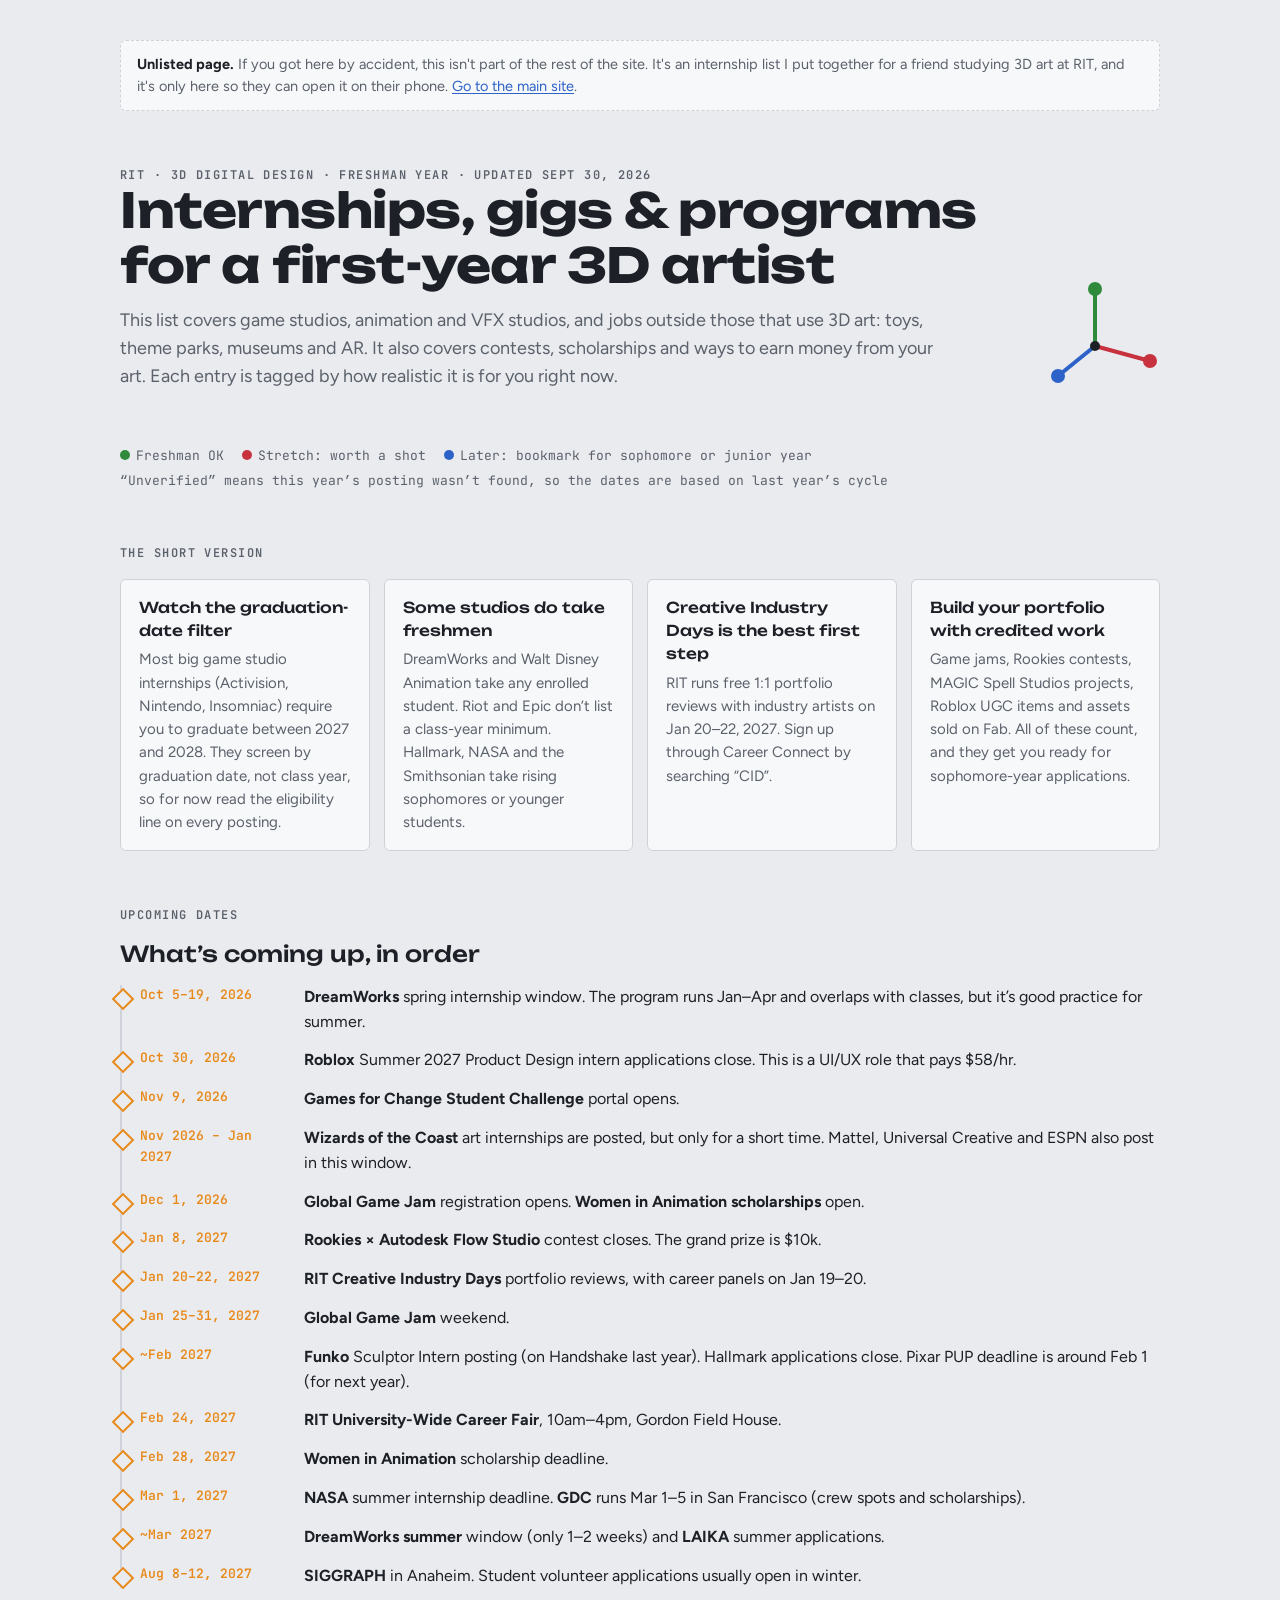
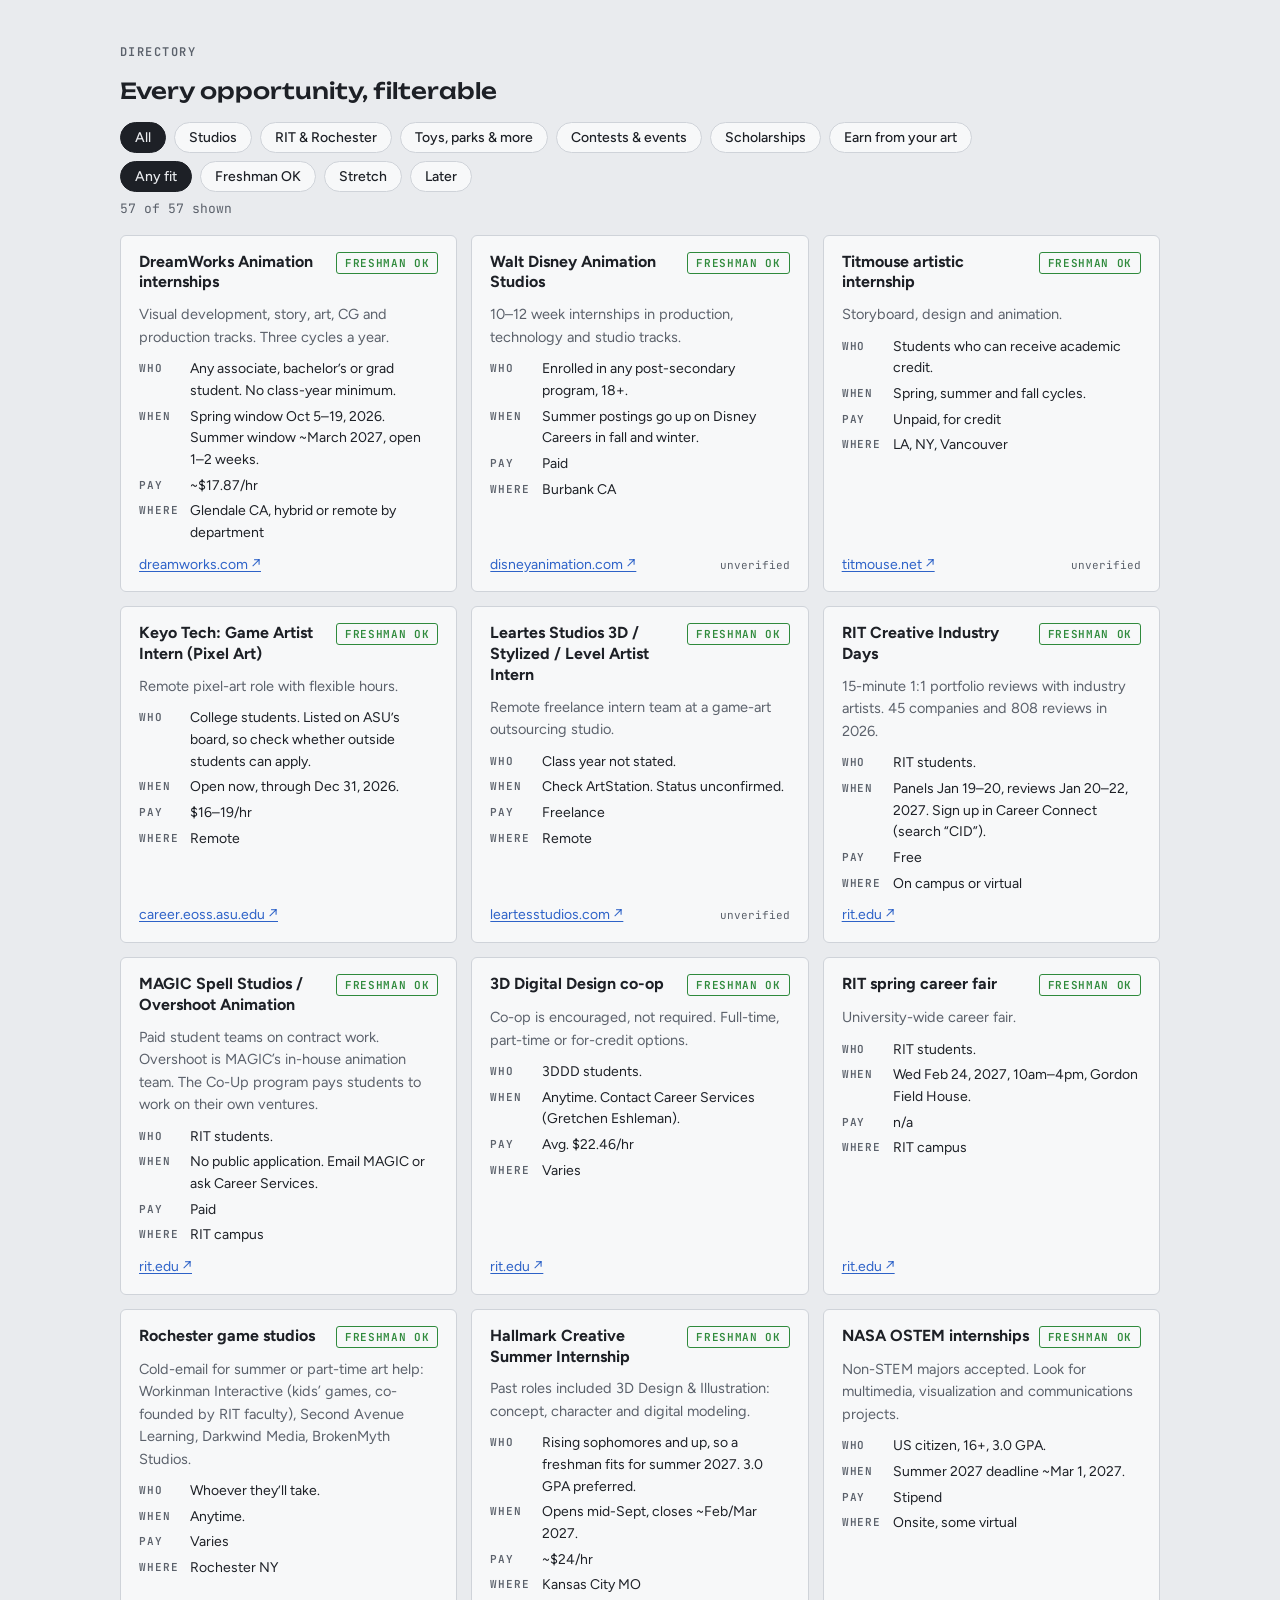
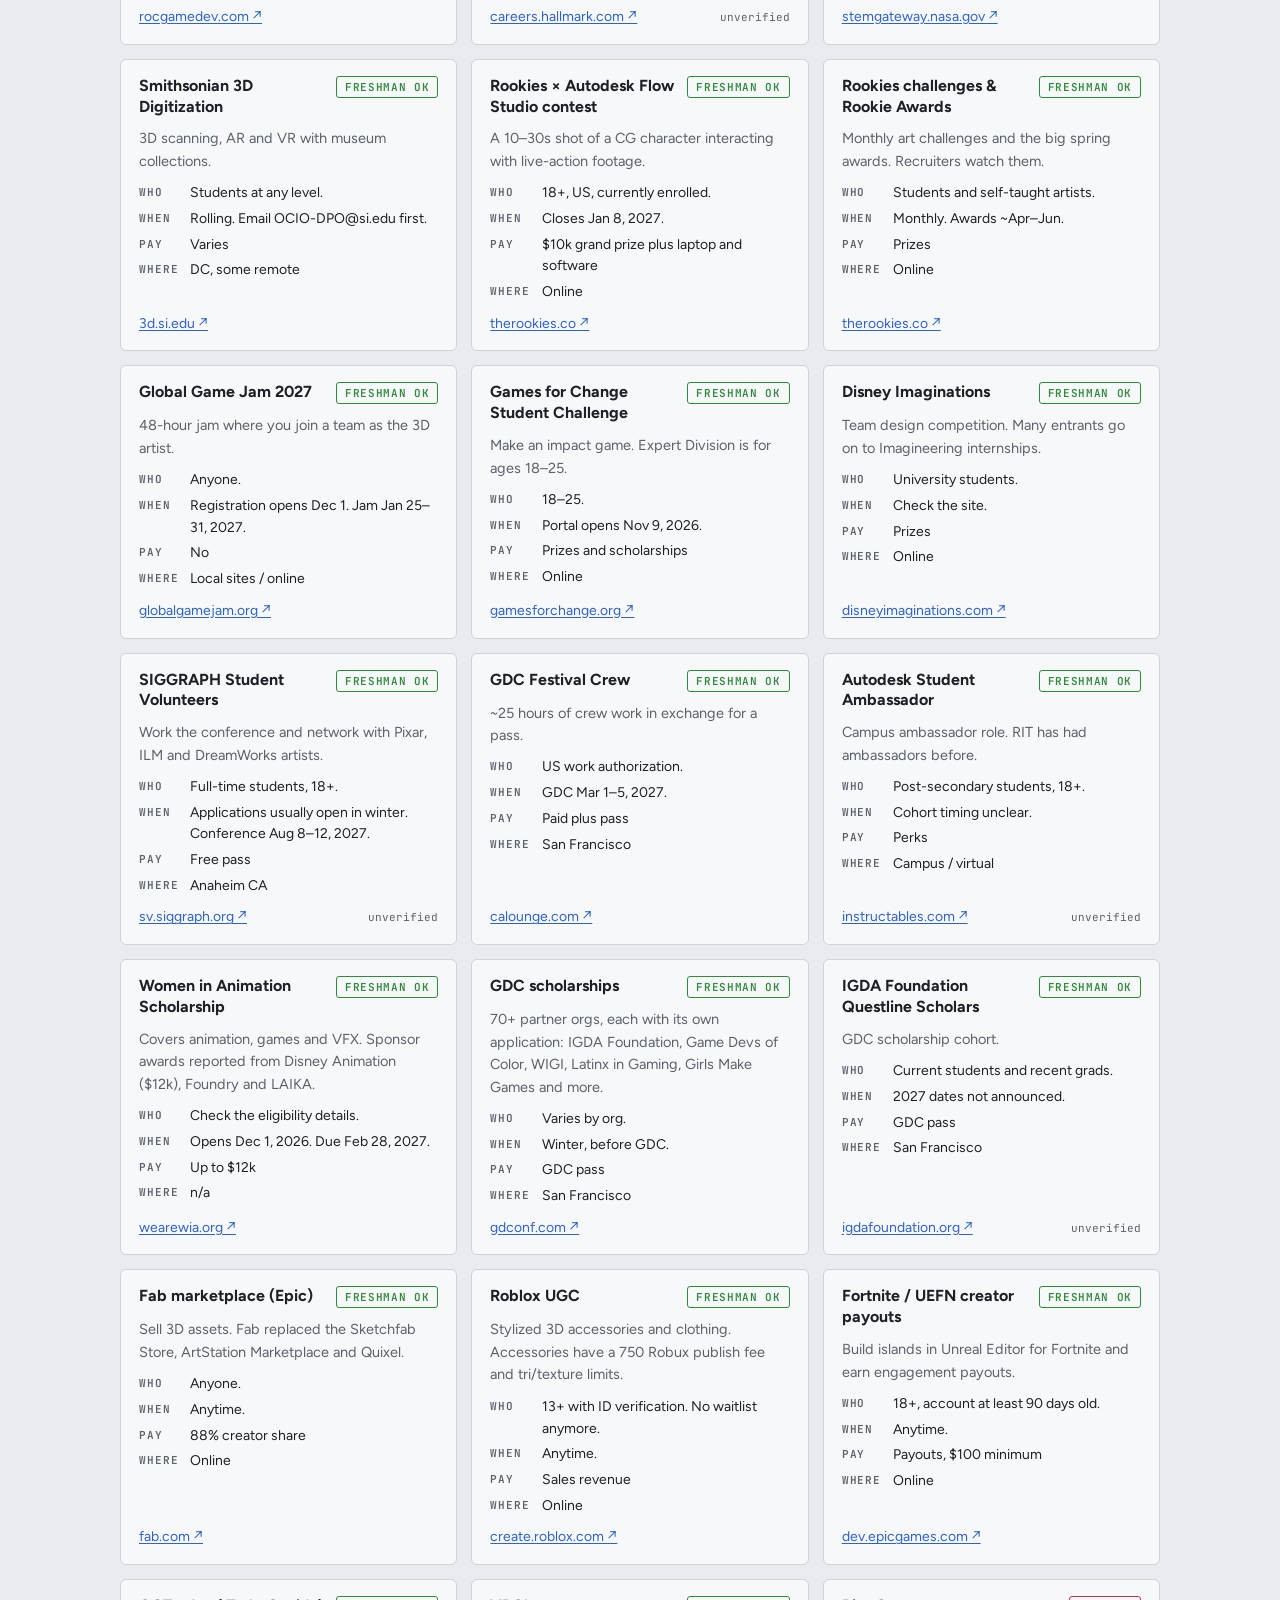
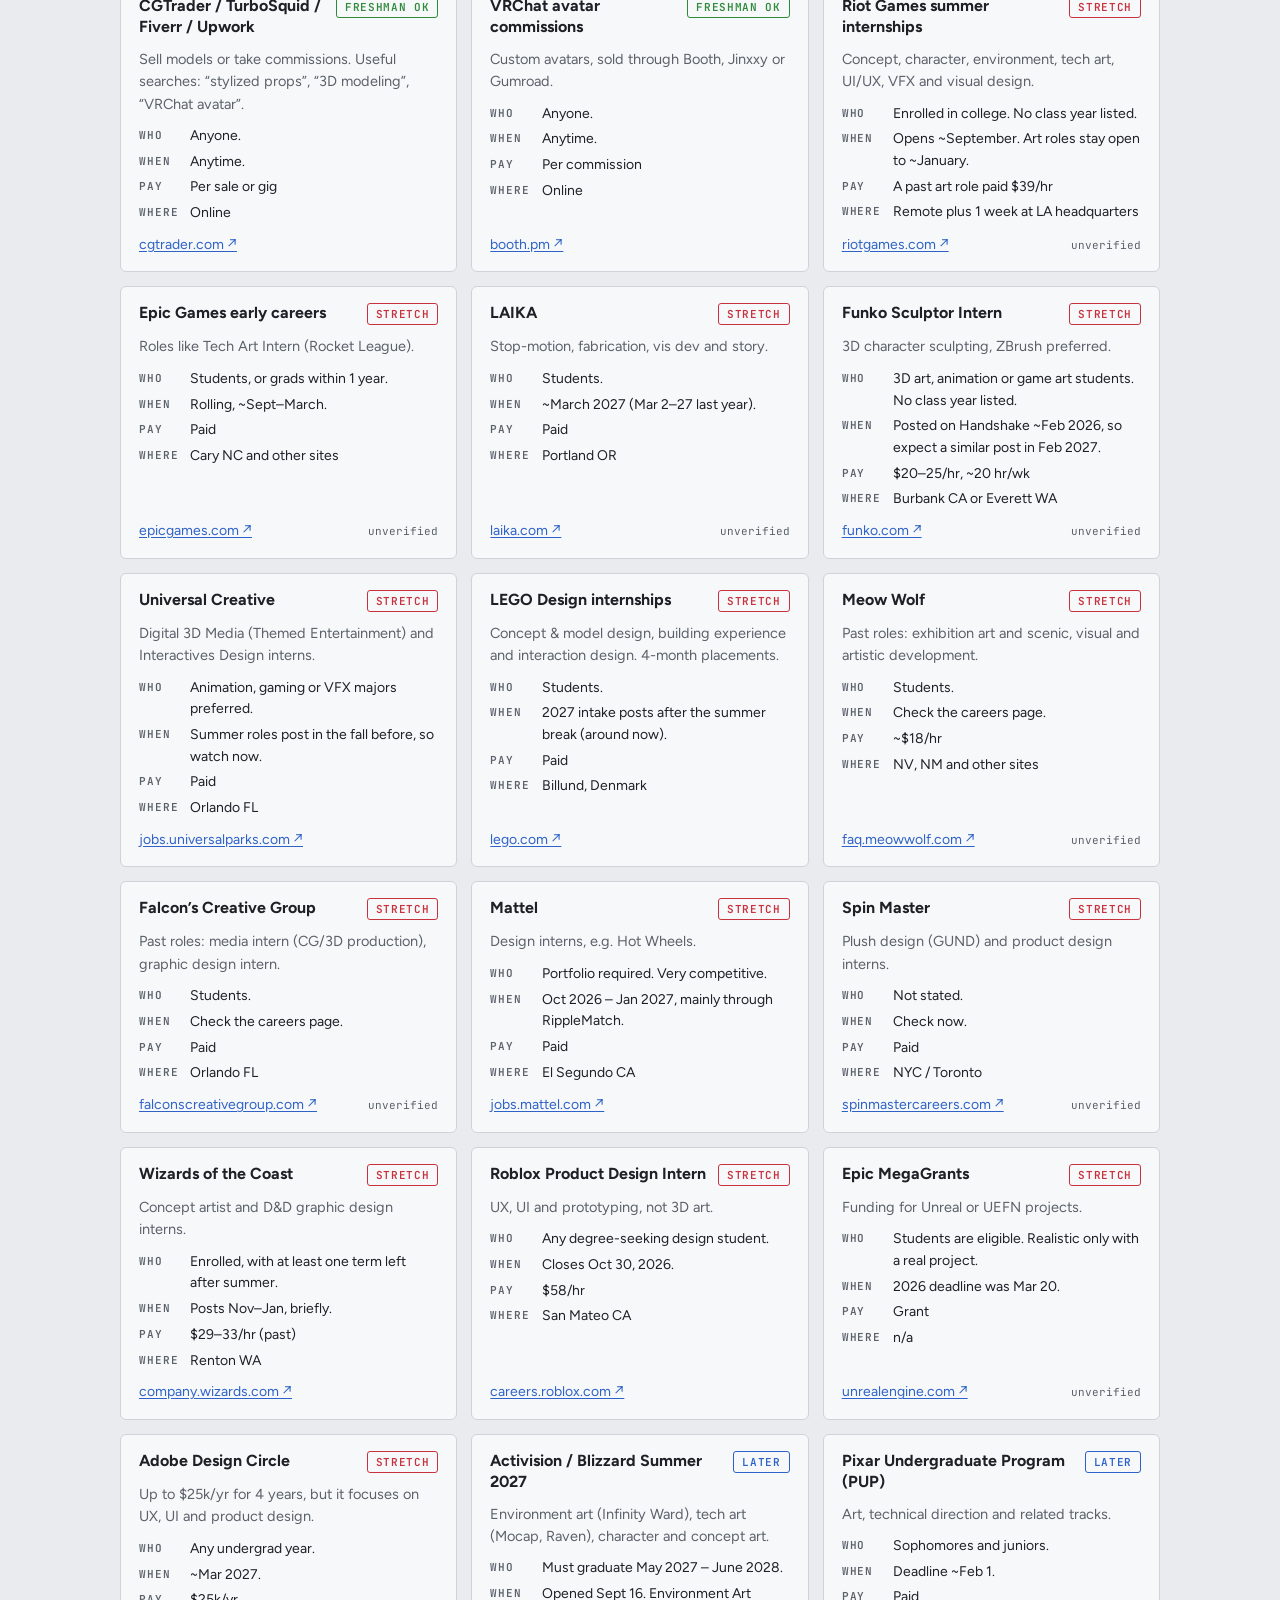
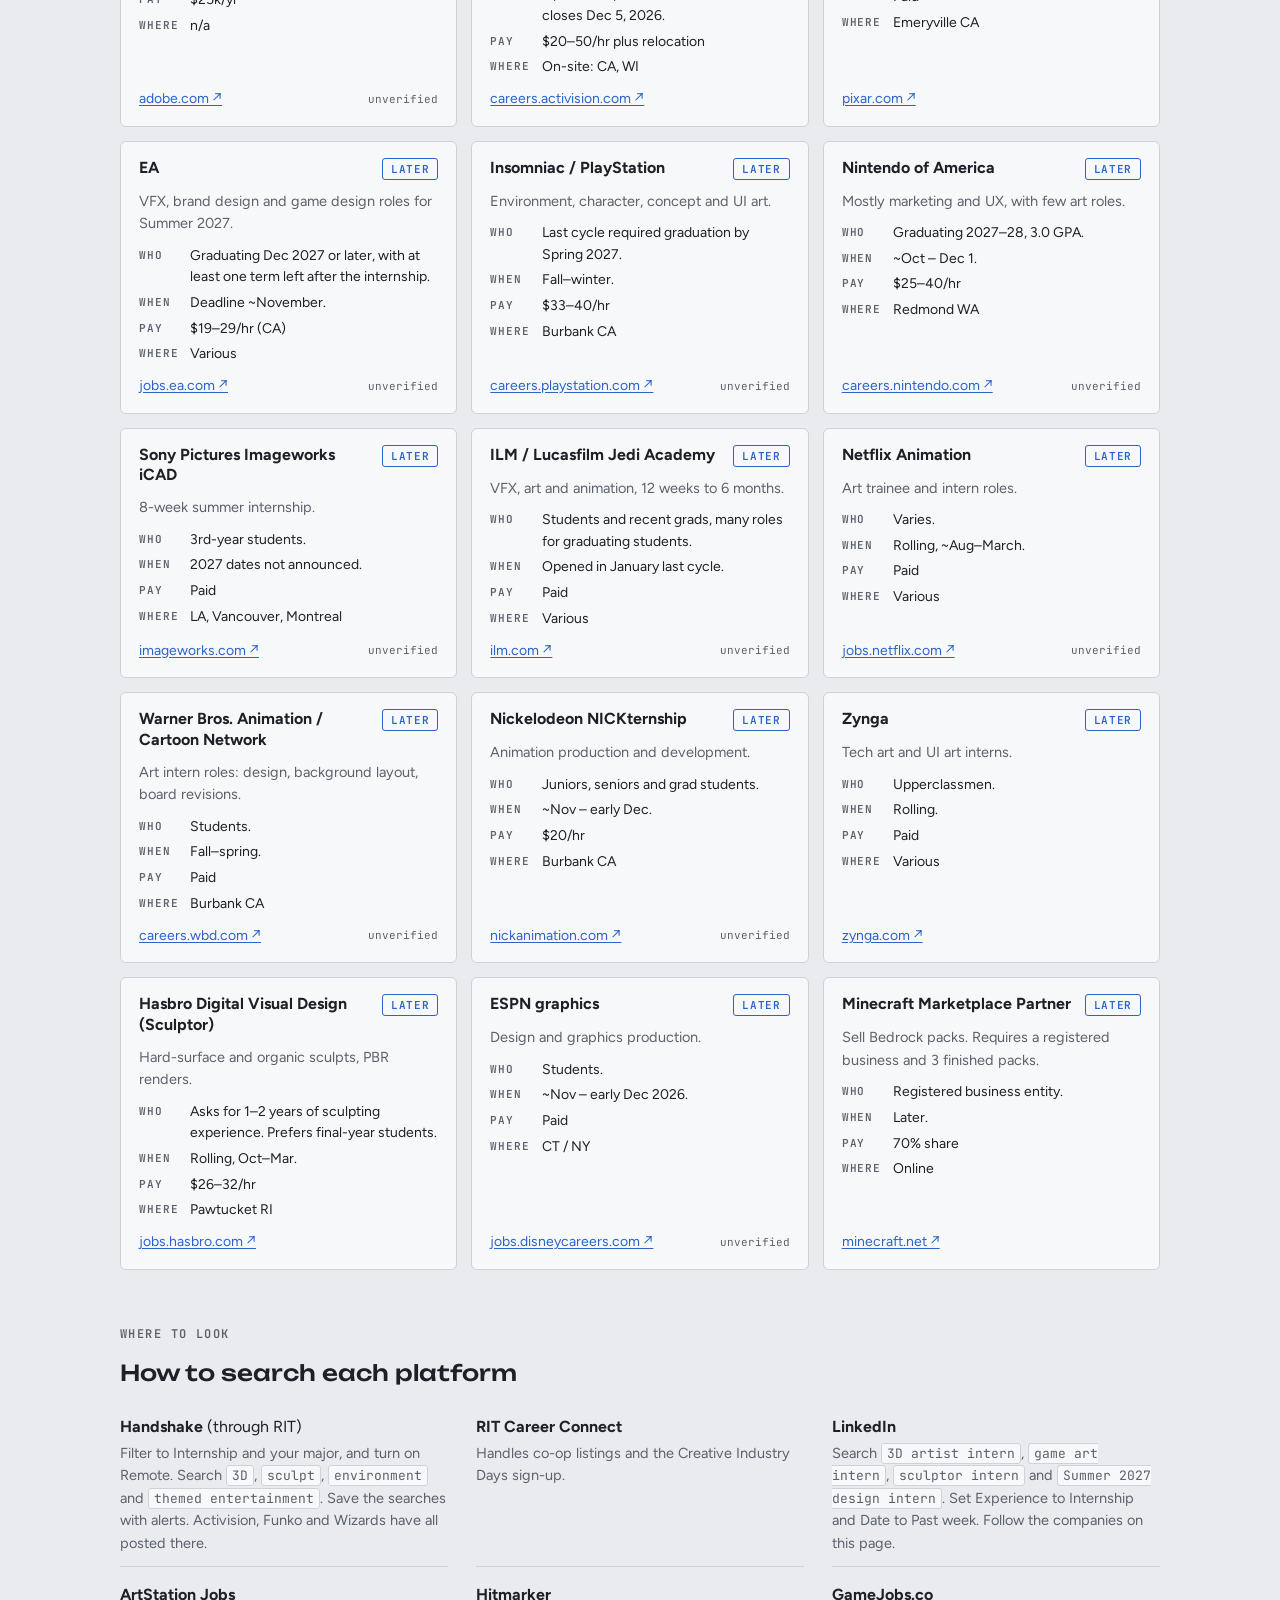
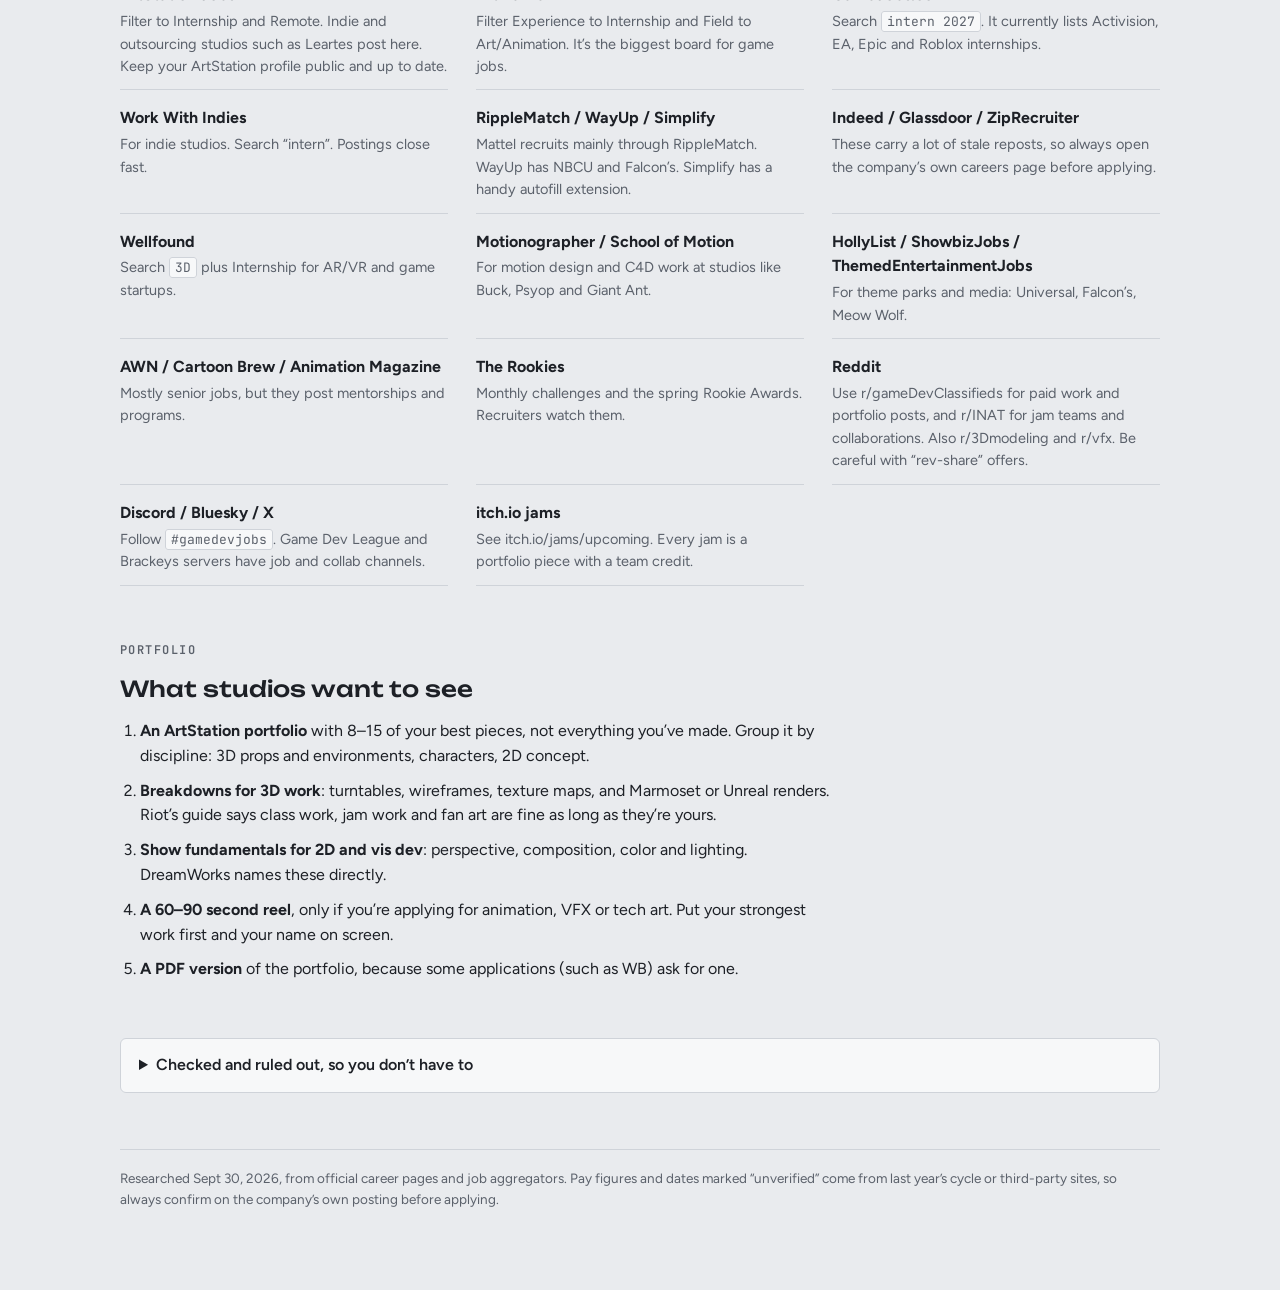
==== internship-guide/index.html @ 2e05038b "added an unlisted internship guide for a friend at rit so they can pull it up on their phone. not li" ====
<!doctype html>
<html lang="en">
<head>
<meta charset="utf-8">
<meta name="viewport" content="width=device-width, initial-scale=1">
<meta name="robots" content="noindex, nofollow">
<title>3D Art Internship Guide</title>
<link rel="preconnect" href="https://fonts.googleapis.com">
<link rel="stylesheet" href="https://fonts.googleapis.com/css2?family=Unbounded:wght@500;700&family=Figtree:wght@400;500;600;700&family=JetBrains+Mono:wght@400;600&display=swap">
<style>
/* Layout: a 3D viewport. Neutral grey ground, X/Y/Z gizmo colors carry meaning (red = stretch, green = freshman OK, blue = later). One column of sections, directory is a filterable grid. */
:root{
  --bg:#e9ebee; --panel:#f7f8f9; --line:#cfd3d9; --fg:#1d2026; --muted:#5b616b;
  --x:#c8323f; --y:#2f8a3c; --z:#2d62c8; --sel:#e8891a;
  --display:"Unbounded","Arial Black",system-ui,sans-serif;
  --body:"Figtree",system-ui,-apple-system,"Segoe UI",sans-serif;
  --mono:"JetBrains Mono",ui-monospace,Consolas,monospace;
}
@media (prefers-color-scheme:dark){:root:not([data-theme="light"]){
  --bg:#2a2c30; --panel:#33363b; --line:#474b52; --fg:#e7e9ec; --muted:#a2a8b1;
  --x:#f06470; --y:#6fcf6a; --z:#6f9cf5; --sel:#ffa53d; color-scheme:dark}}
:root[data-theme="dark"]{
  --bg:#2a2c30; --panel:#33363b; --line:#474b52; --fg:#e7e9ec; --muted:#a2a8b1;
  --x:#f06470; --y:#6fcf6a; --z:#6f9cf5; --sel:#ffa53d; color-scheme:dark}
*{box-sizing:border-box}
body{background:var(--bg);color:var(--fg);font:16px/1.55 var(--body);margin:0}
.wrap{max-width:1080px;margin:0 auto;padding:40px 20px 80px;display:flex;flex-direction:column;gap:56px}
a{color:var(--z);text-underline-offset:2px}
a:focus-visible,button:focus-visible{outline:2px solid var(--sel);outline-offset:2px}
h1,h2{font-family:var(--display);text-wrap:balance;margin:0;line-height:1.15}
h1{font-size:clamp(28px,5vw,48px);font-weight:700;letter-spacing:-.01em}
h2{font-size:22px;font-weight:500}
.eyebrow{font:600 12px var(--mono);letter-spacing:.12em;text-transform:uppercase;color:var(--muted)}
p{margin:0;max-width:68ch}
section{display:flex;flex-direction:column;gap:18px}

/* hero */
header{display:grid;grid-template-columns:1fr auto;gap:24px;align-items:end}
header .lead{font-size:18px;color:var(--muted);margin-top:14px}
.gizmo{width:110px;height:110px}
@media (max-width:620px){header{grid-template-columns:1fr}.gizmo{display:none}}

.legend{display:flex;flex-wrap:wrap;gap:8px 18px;font:13px var(--mono);color:var(--muted)}
.legend span{display:inline-flex;align-items:center;gap:6px}
.dot{width:10px;height:10px;border-radius:50%;display:inline-block;flex:none}
.d-yes{background:var(--y)} .d-stretch{background:var(--x)} .d-later{background:var(--z)}

/* short version */
.short{display:grid;grid-template-columns:repeat(auto-fit,minmax(240px,1fr));gap:14px}
.short div{background:var(--panel);border:1px solid var(--line);border-radius:6px;padding:16px 18px;min-width:0}
.short b{display:block;font-family:var(--display);font-weight:500;font-size:15px;margin-bottom:6px}
.short p{color:var(--muted);font-size:15px}

/* timeline */
.timeline{list-style:none;margin:0;padding:0;border-left:2px solid var(--line);display:flex;flex-direction:column;gap:14px}
.timeline li{display:grid;grid-template-columns:150px 1fr;gap:14px;padding-left:18px;position:relative}
.timeline li::before{content:"";position:absolute;left:-7px;top:6px;width:12px;height:12px;background:var(--bg);border:2px solid var(--sel);transform:rotate(45deg)}
.timeline .date{font:600 13px/1.6 var(--mono);color:var(--sel);font-variant-numeric:tabular-nums}
.timeline .ev{min-width:0}
@media (max-width:560px){.timeline li{grid-template-columns:1fr;gap:2px}}

/* filters */
.filters{display:flex;flex-wrap:wrap;gap:8px}
.filters button{font:500 14px var(--body);background:var(--panel);color:var(--fg);border:1px solid var(--line);border-radius:999px;padding:6px 14px;cursor:pointer}
.filters button[aria-pressed="true"]{background:var(--fg);color:var(--bg);border-color:var(--fg)}
.fgroup{display:flex;flex-direction:column;gap:8px}
.count{font:13px var(--mono);color:var(--muted)}

/* directory */
.grid{display:grid;grid-template-columns:repeat(auto-fill,minmax(300px,1fr));gap:14px}
.card{background:var(--panel);border:1px solid var(--line);border-radius:6px;padding:16px 18px;display:flex;flex-direction:column;gap:10px;min-width:0;position:relative}
.card .top{display:flex;justify-content:space-between;gap:10px;align-items:flex-start}
.card h3{margin:0;font:700 16px/1.3 var(--body)}
.card .what{color:var(--muted);font-size:14.5px}
.card dl{margin:0;display:grid;grid-template-columns:auto 1fr;gap:4px 12px;font-size:14px}
.card dt{font:600 11px/1.9 var(--mono);text-transform:uppercase;letter-spacing:.08em;color:var(--muted)}
.card dd{margin:0;min-width:0}
.card .foot{margin-top:auto;display:flex;justify-content:space-between;align-items:center;gap:10px;flex-wrap:wrap;font-size:14px}
.fit{font:600 11px var(--mono);letter-spacing:.06em;text-transform:uppercase;padding:3px 8px;border-radius:3px;white-space:nowrap;border:1px solid currentColor}
.fit.yes{color:var(--y)} .fit.stretch{color:var(--x)} .fit.later{color:var(--z)}
.unv{font:11px var(--mono);color:var(--muted)}
.card a{word-break:break-word}

/* platforms */
.plat{display:grid;grid-template-columns:repeat(auto-fit,minmax(280px,1fr));gap:4px 28px}
.plat div{padding:12px 0;border-bottom:1px solid var(--line);min-width:0}
.plat b{font-weight:700}
.plat p{color:var(--muted);font-size:14.5px;margin-top:2px}
code{font:13px var(--mono);background:var(--panel);border:1px solid var(--line);padding:1px 5px;border-radius:3px}

.tips{margin:0;padding-left:20px;display:flex;flex-direction:column;gap:10px;max-width:72ch}
details{background:var(--panel);border:1px solid var(--line);border-radius:6px;padding:14px 18px}
summary{cursor:pointer;font-weight:600}
details ul{margin:12px 0 0;padding-left:20px;display:flex;flex-direction:column;gap:6px;color:var(--muted);font-size:14.5px}
footer{color:var(--muted);font-size:13.5px;border-top:1px solid var(--line);padding-top:18px}
@media (prefers-reduced-motion:no-preference){.card{transition:border-color .15s}.card:hover{border-color:var(--sel)}}
.stray{background:var(--panel);border:1px dashed var(--line);border-radius:6px;padding:12px 16px;font-size:14.5px;color:var(--muted)}
.stray b{color:var(--fg)}
</style>

<div class="wrap">
<div class="stray"><b>Unlisted page.</b> If you got here by accident, this isn't part of the rest of the site. It's an internship list I put together for a friend studying 3D art at RIT, and it's only here so they can open it on their phone. <a href="/">Go to the main site</a>.</div>
<header>
  <div>
    <div class="eyebrow">RIT · 3D Digital Design · Freshman year · Updated Sept 30, 2026</div>
    <h1>Internships, gigs &amp; programs for a first-year 3D artist</h1>
    <p class="lead">This list covers game studios, animation and VFX studios, and jobs outside those that use 3D art: toys, theme parks, museums and AR. It also covers contests, scholarships and ways to earn money from your art. Each entry is tagged by how realistic it is for you right now.</p>
  </div>
  <svg class="gizmo" viewBox="0 0 110 110" aria-hidden="true">
    <line x1="45" y1="65" x2="100" y2="80" stroke="var(--x)" stroke-width="4" stroke-linecap="round"/>
    <line x1="45" y1="65" x2="45" y2="8" stroke="var(--y)" stroke-width="4" stroke-linecap="round"/>
    <line x1="45" y1="65" x2="8" y2="95" stroke="var(--z)" stroke-width="4" stroke-linecap="round"/>
    <circle cx="100" cy="80" r="7" fill="var(--x)"/><circle cx="45" cy="8" r="7" fill="var(--y)"/><circle cx="8" cy="95" r="7" fill="var(--z)"/>
    <circle cx="45" cy="65" r="5" fill="var(--fg)"/>
  </svg>
</header>

<div class="legend">
  <span><i class="dot d-yes"></i>Freshman OK</span>
  <span><i class="dot d-stretch"></i>Stretch: worth a shot</span>
  <span><i class="dot d-later"></i>Later: bookmark for sophomore or junior year</span>
  <span>“Unverified” means this year’s posting wasn’t found, so the dates are based on last year’s cycle</span>
</div>

<section>
  <div class="eyebrow">The short version</div>
  <div class="short">
    <div><b>Watch the graduation-date filter</b><p>Most big game studio internships (Activision, Nintendo, Insomniac) require you to graduate between 2027 and 2028. They screen by graduation date, not class year, so for now read the eligibility line on every posting.</p></div>
    <div><b>Some studios do take freshmen</b><p>DreamWorks and Walt Disney Animation take any enrolled student. Riot and Epic don’t list a class-year minimum. Hallmark, NASA and the Smithsonian take rising sophomores or younger students.</p></div>
    <div><b>Creative Industry Days is the best first step</b><p>RIT runs free 1:1 portfolio reviews with industry artists on Jan 20–22, 2027. Sign up through Career Connect by searching “CID”.</p></div>
    <div><b>Build your portfolio with credited work</b><p>Game jams, Rookies contests, MAGIC Spell Studios projects, Roblox UGC items and assets sold on Fab. All of these count, and they get you ready for sophomore-year applications.</p></div>
  </div>
</section>

<section>
  <div class="eyebrow">Upcoming dates</div>
  <h2>What’s coming up, in order</h2>
  <ol class="timeline">
    <li><span class="date">Oct 5–19, 2026</span><span class="ev"><b>DreamWorks</b> spring internship window. The program runs Jan–Apr and overlaps with classes, but it’s good practice for summer.</span></li>
    <li><span class="date">Oct 30, 2026</span><span class="ev"><b>Roblox</b> Summer 2027 Product Design intern applications close. This is a UI/UX role that pays $58/hr.</span></li>
    <li><span class="date">Nov 9, 2026</span><span class="ev"><b>Games for Change Student Challenge</b> portal opens.</span></li>
    <li><span class="date">Nov 2026 – Jan 2027</span><span class="ev"><b>Wizards of the Coast</b> art internships are posted, but only for a short time. Mattel, Universal Creative and ESPN also post in this window.</span></li>
    <li><span class="date">Dec 1, 2026</span><span class="ev"><b>Global Game Jam</b> registration opens. <b>Women in Animation scholarships</b> open.</span></li>
    <li><span class="date">Jan 8, 2027</span><span class="ev"><b>Rookies × Autodesk Flow Studio</b> contest closes. The grand prize is $10k.</span></li>
    <li><span class="date">Jan 20–22, 2027</span><span class="ev"><b>RIT Creative Industry Days</b> portfolio reviews, with career panels on Jan 19–20.</span></li>
    <li><span class="date">Jan 25–31, 2027</span><span class="ev"><b>Global Game Jam</b> weekend.</span></li>
    <li><span class="date">~Feb 2027</span><span class="ev"><b>Funko</b> Sculptor Intern posting (on Handshake last year). Hallmark applications close. Pixar PUP deadline is around Feb 1 (for next year).</span></li>
    <li><span class="date">Feb 24, 2027</span><span class="ev"><b>RIT University-Wide Career Fair</b>, 10am–4pm, Gordon Field House.</span></li>
    <li><span class="date">Feb 28, 2027</span><span class="ev"><b>Women in Animation</b> scholarship deadline.</span></li>
    <li><span class="date">Mar 1, 2027</span><span class="ev"><b>NASA</b> summer internship deadline. <b>GDC</b> runs Mar 1–5 in San Francisco (crew spots and scholarships).</span></li>
    <li><span class="date">~Mar 2027</span><span class="ev"><b>DreamWorks summer</b> window (only 1–2 weeks) and <b>LAIKA</b> summer applications.</span></li>
    <li><span class="date">Aug 8–12, 2027</span><span class="ev"><b>SIGGRAPH</b> in Anaheim. Student volunteer applications usually open in winter.</span></li>
  </ol>
</section>

<section>
  <div class="eyebrow">Directory</div>
  <h2>Every opportunity, filterable</h2>
  <div class="fgroup">
    <div class="filters" id="catFilters"></div>
    <div class="filters" id="fitFilters"></div>
    <div class="count" id="count"></div>
  </div>
  <div class="grid" id="grid"></div>
</section>

<section>
  <div class="eyebrow">Where to look</div>
  <h2>How to search each platform</h2>
  <div class="plat">
    <div><b>Handshake</b> (through RIT)<p>Filter to Internship and your major, and turn on Remote. Search <code>3D</code>, <code>sculpt</code>, <code>environment</code> and <code>themed entertainment</code>. Save the searches with alerts. Activision, Funko and Wizards have all posted there.</p></div>
    <div><b>RIT Career Connect</b><p>Handles co-op listings and the Creative Industry Days sign-up.</p></div>
    <div><b>LinkedIn</b><p>Search <code>3D artist intern</code>, <code>game art intern</code>, <code>sculptor intern</code> and <code>Summer 2027 design intern</code>. Set Experience to Internship and Date to Past week. Follow the companies on this page.</p></div>
    <div><b>ArtStation Jobs</b><p>Filter to Internship and Remote. Indie and outsourcing studios such as Leartes post here. Keep your ArtStation profile public and up to date.</p></div>
    <div><b>Hitmarker</b><p>Filter Experience to Internship and Field to Art/Animation. It’s the biggest board for game jobs.</p></div>
    <div><b>GameJobs.co</b><p>Search <code>intern 2027</code>. It currently lists Activision, EA, Epic and Roblox internships.</p></div>
    <div><b>Work With Indies</b><p>For indie studios. Search “intern”. Postings close fast.</p></div>
    <div><b>RippleMatch / WayUp / Simplify</b><p>Mattel recruits mainly through RippleMatch. WayUp has NBCU and Falcon’s. Simplify has a handy autofill extension.</p></div>
    <div><b>Indeed / Glassdoor / ZipRecruiter</b><p>These carry a lot of stale reposts, so always open the company’s own careers page before applying.</p></div>
    <div><b>Wellfound</b><p>Search <code>3D</code> plus Internship for AR/VR and game startups.</p></div>
    <div><b>Motionographer / School of Motion</b><p>For motion design and C4D work at studios like Buck, Psyop and Giant Ant.</p></div>
    <div><b>HollyList / ShowbizJobs / ThemedEntertainmentJobs</b><p>For theme parks and media: Universal, Falcon’s, Meow Wolf.</p></div>
    <div><b>AWN / Cartoon Brew / Animation Magazine</b><p>Mostly senior jobs, but they post mentorships and programs.</p></div>
    <div><b>The Rookies</b><p>Monthly challenges and the spring Rookie Awards. Recruiters watch them.</p></div>
    <div><b>Reddit</b><p>Use r/gameDevClassifieds for paid work and portfolio posts, and r/INAT for jam teams and collaborations. Also r/3Dmodeling and r/vfx. Be careful with “rev-share” offers.</p></div>
    <div><b>Discord / Bluesky / X</b><p>Follow <code>#gamedevjobs</code>. Game Dev League and Brackeys servers have job and collab channels.</p></div>
    <div><b>itch.io jams</b><p>See itch.io/jams/upcoming. Every jam is a portfolio piece with a team credit.</p></div>
  </div>
</section>

<section>
  <div class="eyebrow">Portfolio</div>
  <h2>What studios want to see</h2>
  <ol class="tips">
    <li><b>An ArtStation portfolio</b> with 8–15 of your best pieces, not everything you’ve made. Group it by discipline: 3D props and environments, characters, 2D concept.</li>
    <li><b>Breakdowns for 3D work</b>: turntables, wireframes, texture maps, and Marmoset or Unreal renders. Riot’s guide says class work, jam work and fan art are fine as long as they’re yours.</li>
    <li><b>Show fundamentals for 2D and vis dev</b>: perspective, composition, color and lighting. DreamWorks names these directly.</li>
    <li><b>A 60–90 second reel</b>, only if you’re applying for animation, VFX or tech art. Put your strongest work first and your name on screen.</li>
    <li><b>A PDF version</b> of the portfolio, because some applications (such as WB) ask for one.</li>
  </ol>
</section>

<details>
  <summary>Checked and ruled out, so you don’t have to</summary>
  <ul>
    <li>Naughty Dog, Valve and Bungie don’t have art internships right now (Bungie has had none since 2023). Naughty Dog hires interns through Sony/PlayStation.</li>
    <li>Walt Disney Imagineering internships usually require junior year or above. The Disney Imaginations competition is the realistic route in for now.</li>
    <li>The Unreal Fellowship requires 3+ years of professional experience.</li>
    <li>Limit Break Mentorship is UK and Ireland only.</li>
    <li>Microsoft Explore is a CS and product rotation, not an art path.</li>
    <li>Women in Animation mentorship circles are for final-year students and working professionals, but their scholarships are open to you.</li>
    <li>NICKternship is juniors and up. Framestore Launchpad is final-year students only. NFL Films 3D motion is grad students only.</li>
    <li>Penguin Random House’s art internship requires full-time availability by June 2028 and closes Oct 2, 2026.</li>
    <li>The Funcom and Table Knight internships are closed. AMNH MEEP is for NYC residents only.</li>
    <li>The IGDA Next Gen Leaders and Velocity programs are for mid-career professionals.</li>
  </ul>
</details>

<footer>Researched Sept 30, 2026, from official career pages and job aggregators. Pay figures and dates marked “unverified” come from last year’s cycle or third-party sites, so always confirm on the company’s own posting before applying.</footer>
</div>

<script>
const D=[
// studios
{c:"Studios",n:"DreamWorks Animation internships",w:"Visual development, story, art, CG and production tracks. Three cycles a year.",who:"Any associate, bachelor’s or grad student. No class-year minimum.",when:"Spring window Oct 5–19, 2026. Summer window ~March 2027, open 1–2 weeks.",pay:"~$17.87/hr",loc:"Glendale CA, hybrid or remote by department",u:"https://www.dreamworks.com/careers/early-careers",f:"yes"},
{c:"Studios",n:"Walt Disney Animation Studios",w:"10–12 week internships in production, technology and studio tracks.",who:"Enrolled in any post-secondary program, 18+.",when:"Summer postings go up on Disney Careers in fall and winter.",pay:"Paid",loc:"Burbank CA",u:"https://disneyanimation.com/talent-development/internships/",f:"yes",unv:1},
{c:"Studios",n:"Riot Games summer internships",w:"Concept, character, environment, tech art, UI/UX, VFX and visual design.",who:"Enrolled in college. No class year listed.",when:"Opens ~September. Art roles stay open to ~January.",pay:"A past art role paid $39/hr",loc:"Remote plus 1 week at LA headquarters",u:"https://www.riotgames.com/en/work-with-us/jobs",f:"stretch",unv:1},
{c:"Studios",n:"Epic Games early careers",w:"Roles like Tech Art Intern (Rocket League).",who:"Students, or grads within 1 year.",when:"Rolling, ~Sept–March.",pay:"Paid",loc:"Cary NC and other sites",u:"https://www.epicgames.com/site/earlycareers",f:"stretch",unv:1},
{c:"Studios",n:"Titmouse artistic internship",w:"Storyboard, design and animation.",who:"Students who can receive academic credit.",when:"Spring, summer and fall cycles.",pay:"Unpaid, for credit",loc:"LA, NY, Vancouver",u:"https://www.titmouse.net",f:"yes",unv:1},
{c:"Studios",n:"Keyo Tech: Game Artist Intern (Pixel Art)",w:"Remote pixel-art role with flexible hours.",who:"College students. Listed on ASU’s board, so check whether outside students can apply.",when:"Open now, through Dec 31, 2026.",pay:"$16–19/hr",loc:"Remote",u:"https://career.eoss.asu.edu/jobs/keyo-tech-llc-game-artist-intern-pixel-art/",f:"yes"},
{c:"Studios",n:"Leartes Studios 3D / Stylized / Level Artist Intern",w:"Remote freelance intern team at a game-art outsourcing studio.",who:"Class year not stated.",when:"Check ArtStation. Status unconfirmed.",pay:"Freelance",loc:"Remote",u:"https://leartesstudios.com/career",f:"yes",unv:1},
{c:"Studios",n:"Activision / Blizzard Summer 2027",w:"Environment art (Infinity Ward), tech art (Mocap, Raven), character and concept art.",who:"Must graduate May 2027 – June 2028.",when:"Opened Sept 16. Environment Art closes Dec 5, 2026.",pay:"$20–50/hr plus relocation",loc:"On-site: CA, WI",u:"https://careers.activision.com/early-careers",f:"later"},
{c:"Studios",n:"Pixar Undergraduate Program (PUP)",w:"Art, technical direction and related tracks.",who:"Sophomores and juniors.",when:"Deadline ~Feb 1.",pay:"Paid",loc:"Emeryville CA",u:"https://www.pixar.com/internships",f:"later"},
{c:"Studios",n:"EA",w:"VFX, brand design and game design roles for Summer 2027.",who:"Graduating Dec 2027 or later, with at least one term left after the internship.",when:"Deadline ~November.",pay:"$19–29/hr (CA)",loc:"Various",u:"https://jobs.ea.com",f:"later",unv:1},
{c:"Studios",n:"Insomniac / PlayStation",w:"Environment, character, concept and UI art.",who:"Last cycle required graduation by Spring 2027.",when:"Fall–winter.",pay:"$33–40/hr",loc:"Burbank CA",u:"https://careers.playstation.com",f:"later",unv:1},
{c:"Studios",n:"Nintendo of America",w:"Mostly marketing and UX, with few art roles.",who:"Graduating 2027–28, 3.0 GPA.",when:"~Oct – Dec 1.",pay:"$25–40/hr",loc:"Redmond WA",u:"https://careers.nintendo.com",f:"later",unv:1},
{c:"Studios",n:"Sony Pictures Imageworks iCAD",w:"8-week summer internship.",who:"3rd-year students.",when:"2027 dates not announced.",pay:"Paid",loc:"LA, Vancouver, Montreal",u:"https://www.imageworks.com/icad/internships",f:"later",unv:1},
{c:"Studios",n:"ILM / Lucasfilm Jedi Academy",w:"VFX, art and animation, 12 weeks to 6 months.",who:"Students and recent grads, many roles for graduating students.",when:"Opened in January last cycle.",pay:"Paid",loc:"Various",u:"https://www.ilm.com/join-the-jedi-academy/",f:"later",unv:1},
{c:"Studios",n:"LAIKA",w:"Stop-motion, fabrication, vis dev and story.",who:"Students.",when:"~March 2027 (Mar 2–27 last year).",pay:"Paid",loc:"Portland OR",u:"https://www.laika.com/careers/",f:"stretch",unv:1},
{c:"Studios",n:"Netflix Animation",w:"Art trainee and intern roles.",who:"Varies.",when:"Rolling, ~Aug–March.",pay:"Paid",loc:"Various",u:"https://jobs.netflix.com",f:"later",unv:1},
{c:"Studios",n:"Warner Bros. Animation / Cartoon Network",w:"Art intern roles: design, background layout, board revisions.",who:"Students.",when:"Fall–spring.",pay:"Paid",loc:"Burbank CA",u:"https://careers.wbd.com",f:"later",unv:1},
{c:"Studios",n:"Nickelodeon NICKternship",w:"Animation production and development.",who:"Juniors, seniors and grad students.",when:"~Nov – early Dec.",pay:"$20/hr",loc:"Burbank CA",u:"https://www.nickanimation.com/community-efforts/mentorship-programs/",f:"later",unv:1},
{c:"Studios",n:"Zynga",w:"Tech art and UI art interns.",who:"Upperclassmen.",when:"Rolling.",pay:"Paid",loc:"Various",u:"https://www.zynga.com/jobs/university/",f:"later"},
// RIT
{c:"RIT & Rochester",n:"RIT Creative Industry Days",w:"15-minute 1:1 portfolio reviews with industry artists. 45 companies and 808 reviews in 2026.",who:"RIT students.",when:"Panels Jan 19–20, reviews Jan 20–22, 2027. Sign up in Career Connect (search “CID”).",pay:"Free",loc:"On campus or virtual",u:"https://www.rit.edu/careerservices/creative-industry-days/student-information",f:"yes"},
{c:"RIT & Rochester",n:"MAGIC Spell Studios / Overshoot Animation",w:"Paid student teams on contract work. Overshoot is MAGIC’s in-house animation team. The Co-Up program pays students to work on their own ventures.",who:"RIT students.",when:"No public application. Email MAGIC or ask Career Services.",pay:"Paid",loc:"RIT campus",u:"https://www.rit.edu/magic/work-us",f:"yes"},
{c:"RIT & Rochester",n:"3D Digital Design co-op",w:"Co-op is encouraged, not required. Full-time, part-time or for-credit options.",who:"3DDD students.",when:"Anytime. Contact Career Services (Gretchen Eshleman).",pay:"Avg. $22.46/hr",loc:"Varies",u:"https://www.rit.edu/careerservices/study/3d-digital-design-bfa/co-op",f:"yes"},
{c:"RIT & Rochester",n:"RIT spring career fair",w:"University-wide career fair.",who:"RIT students.",when:"Wed Feb 24, 2027, 10am–4pm, Gordon Field House.",pay:"n/a",loc:"RIT campus",u:"https://www.rit.edu/careerservices/university-wide-career-fair",f:"yes"},
{c:"RIT & Rochester",n:"Rochester game studios",w:"Cold-email for summer or part-time art help: Workinman Interactive (kids’ games, co-founded by RIT faculty), Second Avenue Learning, Darkwind Media, BrokenMyth Studios.",who:"Whoever they’ll take.",when:"Anytime.",pay:"Varies",loc:"Rochester NY",u:"https://rocgamedev.com/resources/",f:"yes"},
// adjacent
{c:"Toys, parks & more",n:"Hallmark Creative Summer Internship",w:"Past roles included 3D Design & Illustration: concept, character and digital modeling.",who:"Rising sophomores and up, so a freshman fits for summer 2027. 3.0 GPA preferred.",when:"Opens mid-Sept, closes ~Feb/Mar 2027.",pay:"~$24/hr",loc:"Kansas City MO",u:"https://careers.hallmark.com",f:"yes",unv:1},
{c:"Toys, parks & more",n:"Funko Sculptor Intern",w:"3D character sculpting, ZBrush preferred.",who:"3D art, animation or game art students. No class year listed.",when:"Posted on Handshake ~Feb 2026, so expect a similar post in Feb 2027.",pay:"$20–25/hr, ~20 hr/wk",loc:"Burbank CA or Everett WA",u:"https://funko.com/careers-pages/careers-landing.html",f:"stretch",unv:1},
{c:"Toys, parks & more",n:"Universal Creative",w:"Digital 3D Media (Themed Entertainment) and Interactives Design interns.",who:"Animation, gaming or VFX majors preferred.",when:"Summer roles post in the fall before, so watch now.",pay:"Paid",loc:"Orlando FL",u:"https://jobs.universalparks.com/universal-creative/",f:"stretch"},
{c:"Toys, parks & more",n:"LEGO Design internships",w:"Concept & model design, building experience and interaction design. 4-month placements.",who:"Students.",when:"2027 intake posts after the summer break (around now).",pay:"Paid",loc:"Billund, Denmark",u:"https://www.lego.com/en-us/careers/design",f:"stretch"},
{c:"Toys, parks & more",n:"Meow Wolf",w:"Past roles: exhibition art and scenic, visual and artistic development.",who:"Students.",when:"Check the careers page.",pay:"~$18/hr",loc:"NV, NM and other sites",u:"https://faq.meowwolf.com/what-about-internships",f:"stretch",unv:1},
{c:"Toys, parks & more",n:"Falcon’s Creative Group",w:"Past roles: media intern (CG/3D production), graphic design intern.",who:"Students.",when:"Check the careers page.",pay:"Paid",loc:"Orlando FL",u:"https://falconscreativegroup.com/careers/",f:"stretch",unv:1},
{c:"Toys, parks & more",n:"Mattel",w:"Design interns, e.g. Hot Wheels.",who:"Portfolio required. Very competitive.",when:"Oct 2026 – Jan 2027, mainly through RippleMatch.",pay:"Paid",loc:"El Segundo CA",u:"https://jobs.mattel.com",f:"stretch"},
{c:"Toys, parks & more",n:"Spin Master",w:"Plush design (GUND) and product design interns.",who:"Not stated.",when:"Check now.",pay:"Paid",loc:"NYC / Toronto",u:"https://www.spinmastercareers.com",f:"stretch",unv:1},
{c:"Toys, parks & more",n:"Hasbro Digital Visual Design (Sculptor)",w:"Hard-surface and organic sculpts, PBR renders.",who:"Asks for 1–2 years of sculpting experience. Prefers final-year students.",when:"Rolling, Oct–Mar.",pay:"$26–32/hr",loc:"Pawtucket RI",u:"https://jobs.hasbro.com/en-us",f:"later"},
{c:"Toys, parks & more",n:"Wizards of the Coast",w:"Concept artist and D&D graphic design interns.",who:"Enrolled, with at least one term left after summer.",when:"Posts Nov–Jan, briefly.",pay:"$29–33/hr (past)",loc:"Renton WA",u:"https://company.wizards.com/en/careers",f:"stretch"},
{c:"Toys, parks & more",n:"Roblox Product Design Intern",w:"UX, UI and prototyping, not 3D art.",who:"Any degree-seeking design student.",when:"Closes Oct 30, 2026.",pay:"$58/hr",loc:"San Mateo CA",u:"https://careers.roblox.com/jobs/8143984",f:"stretch"},
{c:"Toys, parks & more",n:"NASA OSTEM internships",w:"Non-STEM majors accepted. Look for multimedia, visualization and communications projects.",who:"US citizen, 16+, 3.0 GPA.",when:"Summer 2027 deadline ~Mar 1, 2027.",pay:"Stipend",loc:"Onsite, some virtual",u:"https://stemgateway.nasa.gov/public/s/explore-opportunities",f:"yes"},
{c:"Toys, parks & more",n:"Smithsonian 3D Digitization",w:"3D scanning, AR and VR with museum collections.",who:"Students at any level.",when:"Rolling. Email OCIO-DPO@si.edu first.",pay:"Varies",loc:"DC, some remote",u:"https://3d.si.edu/internships",f:"yes"},
{c:"Toys, parks & more",n:"ESPN graphics",w:"Design and graphics production.",who:"Students.",when:"~Nov – early Dec 2026.",pay:"Paid",loc:"CT / NY",u:"https://jobs.disneycareers.com/espn",f:"later",unv:1},
// programs
{c:"Contests & events",n:"Rookies × Autodesk Flow Studio contest",w:"A 10–30s shot of a CG character interacting with live-action footage.",who:"18+, US, currently enrolled.",when:"Closes Jan 8, 2027.",pay:"$10k grand prize plus laptop and software",loc:"Online",u:"https://www.therookies.co/contests/groups/autodesk-flow-studio",f:"yes"},
{c:"Contests & events",n:"Rookies challenges & Rookie Awards",w:"Monthly art challenges and the big spring awards. Recruiters watch them.",who:"Students and self-taught artists.",when:"Monthly. Awards ~Apr–Jun.",pay:"Prizes",loc:"Online",u:"https://www.therookies.co/contests",f:"yes"},
{c:"Contests & events",n:"Global Game Jam 2027",w:"48-hour jam where you join a team as the 3D artist.",who:"Anyone.",when:"Registration opens Dec 1. Jam Jan 25–31, 2027.",pay:"No",loc:"Local sites / online",u:"https://globalgamejam.org/",f:"yes"},
{c:"Contests & events",n:"Games for Change Student Challenge",w:"Make an impact game. Expert Division is for ages 18–25.",who:"18–25.",when:"Portal opens Nov 9, 2026.",pay:"Prizes and scholarships",loc:"Online",u:"https://gamesforchange.org/studentchallenge/",f:"yes"},
{c:"Contests & events",n:"Disney Imaginations",w:"Team design competition. Many entrants go on to Imagineering internships.",who:"University students.",when:"Check the site.",pay:"Prizes",loc:"Online",u:"https://disneyimaginations.com/",f:"yes"},
{c:"Contests & events",n:"SIGGRAPH Student Volunteers",w:"Work the conference and network with Pixar, ILM and DreamWorks artists.",who:"Full-time students, 18+.",when:"Applications usually open in winter. Conference Aug 8–12, 2027.",pay:"Free pass",loc:"Anaheim CA",u:"https://sv.siggraph.org",f:"yes",unv:1},
{c:"Contests & events",n:"GDC Festival Crew",w:"~25 hours of crew work in exchange for a pass.",who:"US work authorization.",when:"GDC Mar 1–5, 2027.",pay:"Paid plus pass",loc:"San Francisco",u:"https://www.calounge.com/application.php",f:"yes"},
{c:"Contests & events",n:"Autodesk Student Ambassador",w:"Campus ambassador role. RIT has had ambassadors before.",who:"Post-secondary students, 18+.",when:"Cohort timing unclear.",pay:"Perks",loc:"Campus / virtual",u:"https://www.instructables.com/autodeskambassador/",f:"yes",unv:1},
// scholarships
{c:"Scholarships",n:"Women in Animation Scholarship",w:"Covers animation, games and VFX. Sponsor awards reported from Disney Animation ($12k), Foundry and LAIKA.",who:"Check the eligibility details.",when:"Opens Dec 1, 2026. Due Feb 28, 2027.",pay:"Up to $12k",loc:"n/a",u:"https://wearewia.org/scholarship/",f:"yes"},
{c:"Scholarships",n:"GDC scholarships",w:"70+ partner orgs, each with its own application: IGDA Foundation, Game Devs of Color, WIGI, Latinx in Gaming, Girls Make Games and more.",who:"Varies by org.",when:"Winter, before GDC.",pay:"GDC pass",loc:"San Francisco",u:"https://gdconf.com/scholarships/",f:"yes"},
{c:"Scholarships",n:"IGDA Foundation Questline Scholars",w:"GDC scholarship cohort.",who:"Current students and recent grads.",when:"2027 dates not announced.",pay:"GDC pass",loc:"San Francisco",u:"https://www.igdafoundation.org/questline/gdc",f:"yes",unv:1},
{c:"Scholarships",n:"Epic MegaGrants",w:"Funding for Unreal or UEFN projects.",who:"Students are eligible. Realistic only with a real project.",when:"2026 deadline was Mar 20.",pay:"Grant",loc:"n/a",u:"https://www.unrealengine.com/megagrants",f:"stretch",unv:1},
{c:"Scholarships",n:"Adobe Design Circle",w:"Up to $25k/yr for 4 years, but it focuses on UX, UI and product design.",who:"Any undergrad year.",when:"~Mar 2027.",pay:"$25k/yr",loc:"n/a",u:"https://www.adobe.com",f:"stretch",unv:1},
// freelance
{c:"Earn from your art",n:"Fab marketplace (Epic)",w:"Sell 3D assets. Fab replaced the Sketchfab Store, ArtStation Marketplace and Quixel.",who:"Anyone.",when:"Anytime.",pay:"88% creator share",loc:"Online",u:"https://www.fab.com/o/become-a-publisher",f:"yes"},
{c:"Earn from your art",n:"Roblox UGC",w:"Stylized 3D accessories and clothing. Accessories have a 750 Robux publish fee and tri/texture limits.",who:"13+ with ID verification. No waitlist anymore.",when:"Anytime.",pay:"Sales revenue",loc:"Online",u:"https://create.roblox.com/",f:"yes"},
{c:"Earn from your art",n:"Fortnite / UEFN creator payouts",w:"Build islands in Unreal Editor for Fortnite and earn engagement payouts.",who:"18+, account at least 90 days old.",when:"Anytime.",pay:"Payouts, $100 minimum",loc:"Online",u:"https://dev.epicgames.com/documentation/fortnite/engagement-payout-in-fortnite-creative",f:"yes"},
{c:"Earn from your art",n:"CGTrader / TurboSquid / Fiverr / Upwork",w:"Sell models or take commissions. Useful searches: “stylized props”, “3D modeling”, “VRChat avatar”.",who:"Anyone.",when:"Anytime.",pay:"Per sale or gig",loc:"Online",u:"https://www.cgtrader.com",f:"yes"},
{c:"Earn from your art",n:"VRChat avatar commissions",w:"Custom avatars, sold through Booth, Jinxxy or Gumroad.",who:"Anyone.",when:"Anytime.",pay:"Per commission",loc:"Online",u:"https://booth.pm",f:"yes"},
{c:"Earn from your art",n:"Minecraft Marketplace Partner",w:"Sell Bedrock packs. Requires a registered business and 3 finished packs.",who:"Registered business entity.",when:"Later.",pay:"70% share",loc:"Online",u:"https://www.minecraft.net/en-us/partner",f:"later"}
];
const FITS={all:"Any fit",yes:"Freshman OK",stretch:"Stretch",later:"Later"};
const CATS=["All",...new Set(D.map(d=>d.c))];
let cat="All",fit="all";
const esc=s=>String(s).replace(/[&<>"]/g,m=>({"&":"&amp;","<":"&lt;",">":"&gt;",'"':"&quot;"}[m]));
function btns(el,opts,cur,set){
  el.innerHTML="";
  opts.forEach(([k,label])=>{const b=document.createElement("button");b.type="button";b.textContent=label;b.setAttribute("aria-pressed",k===cur);b.onclick=()=>{set(k);render()};el.appendChild(b)});
}
function render(){
  btns(document.getElementById("catFilters"),CATS.map(c=>[c,c]),cat,v=>cat=v);
  btns(document.getElementById("fitFilters"),Object.entries(FITS),fit,v=>fit=v);
  const order={yes:0,stretch:1,later:2};
  const rows=D.filter(d=>(cat==="All"||d.c===cat)&&(fit==="all"||d.f===fit)).sort((a,b)=>order[a.f]-order[b.f]);
  document.getElementById("count").textContent=rows.length+" of "+D.length+" shown";
  document.getElementById("grid").innerHTML=rows.map(d=>`<article class="card">
    <div class="top"><h3>${esc(d.n)}</h3><span class="fit ${d.f}">${FITS[d.f]}</span></div>
    <p class="what">${esc(d.w)}</p>
    <dl><dt>Who</dt><dd>${esc(d.who)}</dd><dt>When</dt><dd>${esc(d.when)}</dd><dt>Pay</dt><dd>${esc(d.pay)}</dd><dt>Where</dt><dd>${esc(d.loc)}</dd></dl>
    <div class="foot"><a href="${esc(d.u)}" target="_blank" rel="noopener">${esc(new URL(d.u).hostname.replace(/^www\./,""))} ↗</a>${d.unv?'<span class="unv">unverified</span>':''}</div>
  </article>`).join("");
}
render();
</script>

</html>
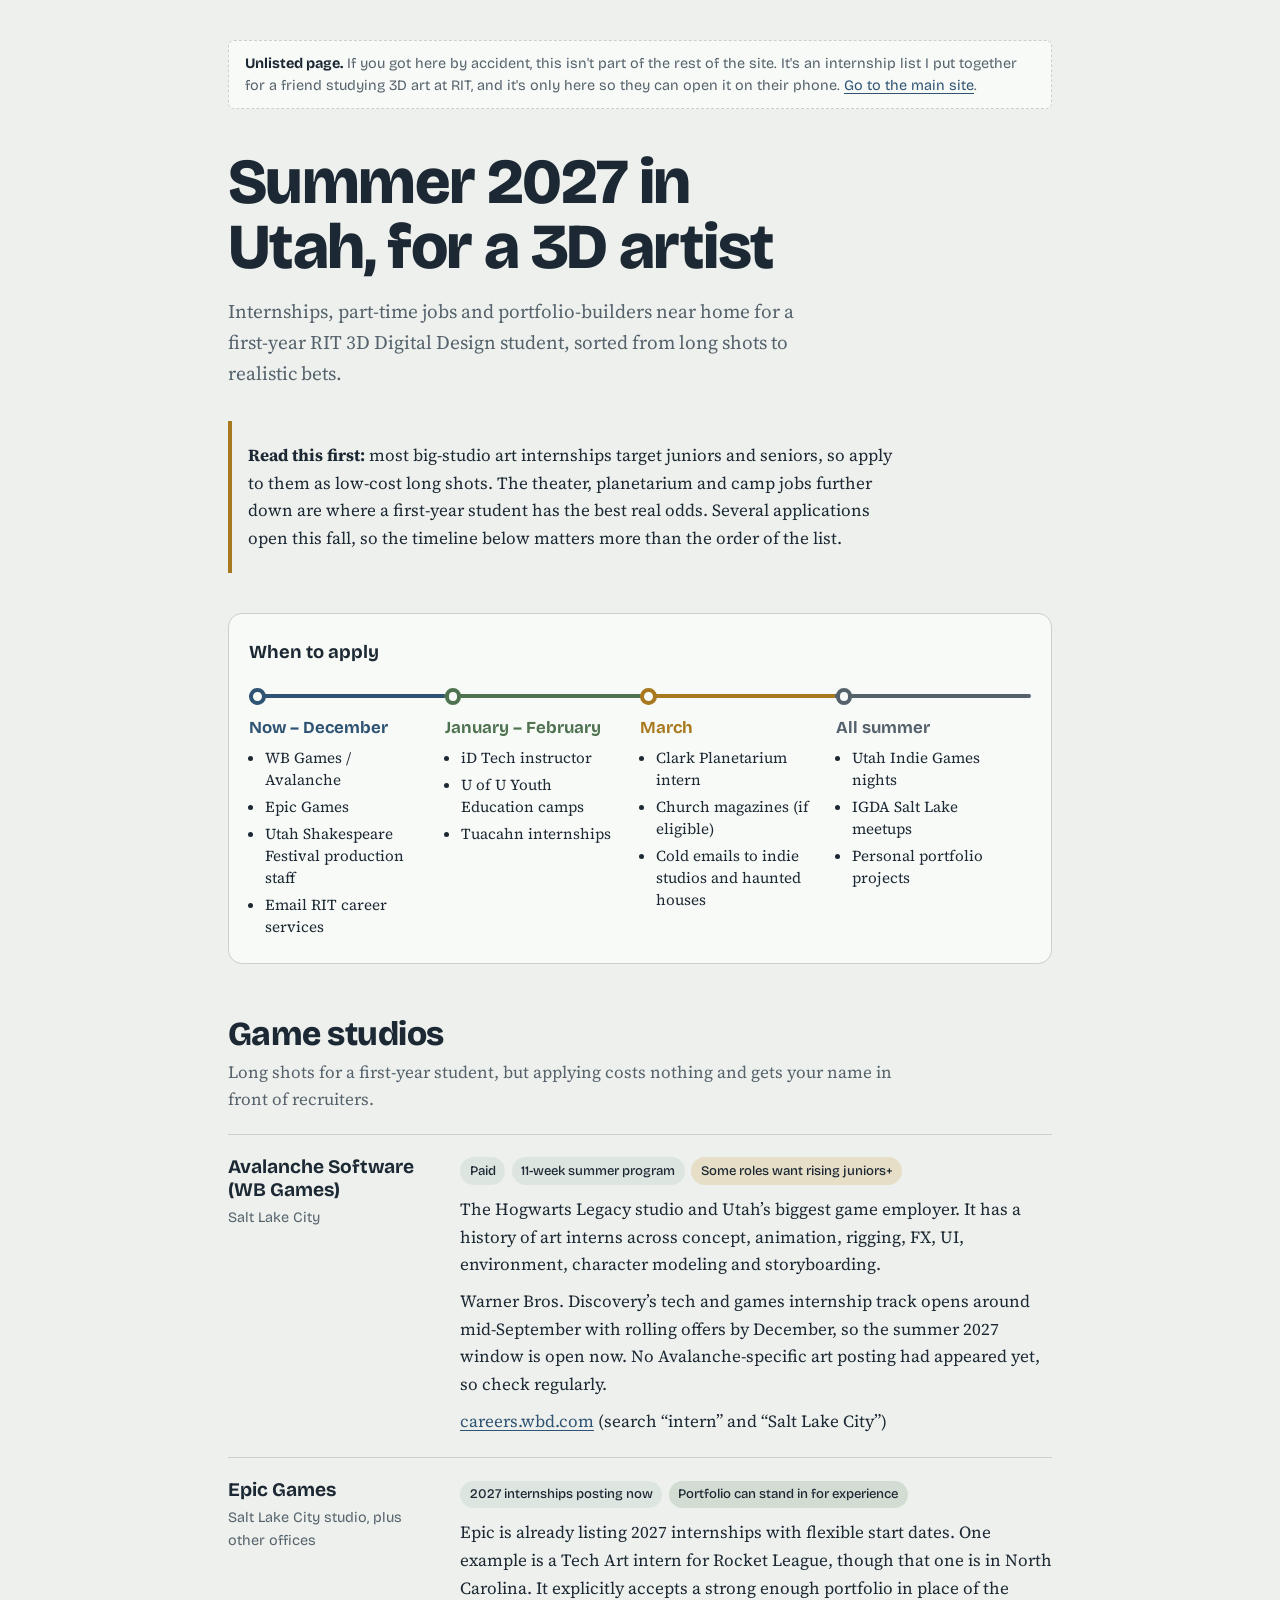
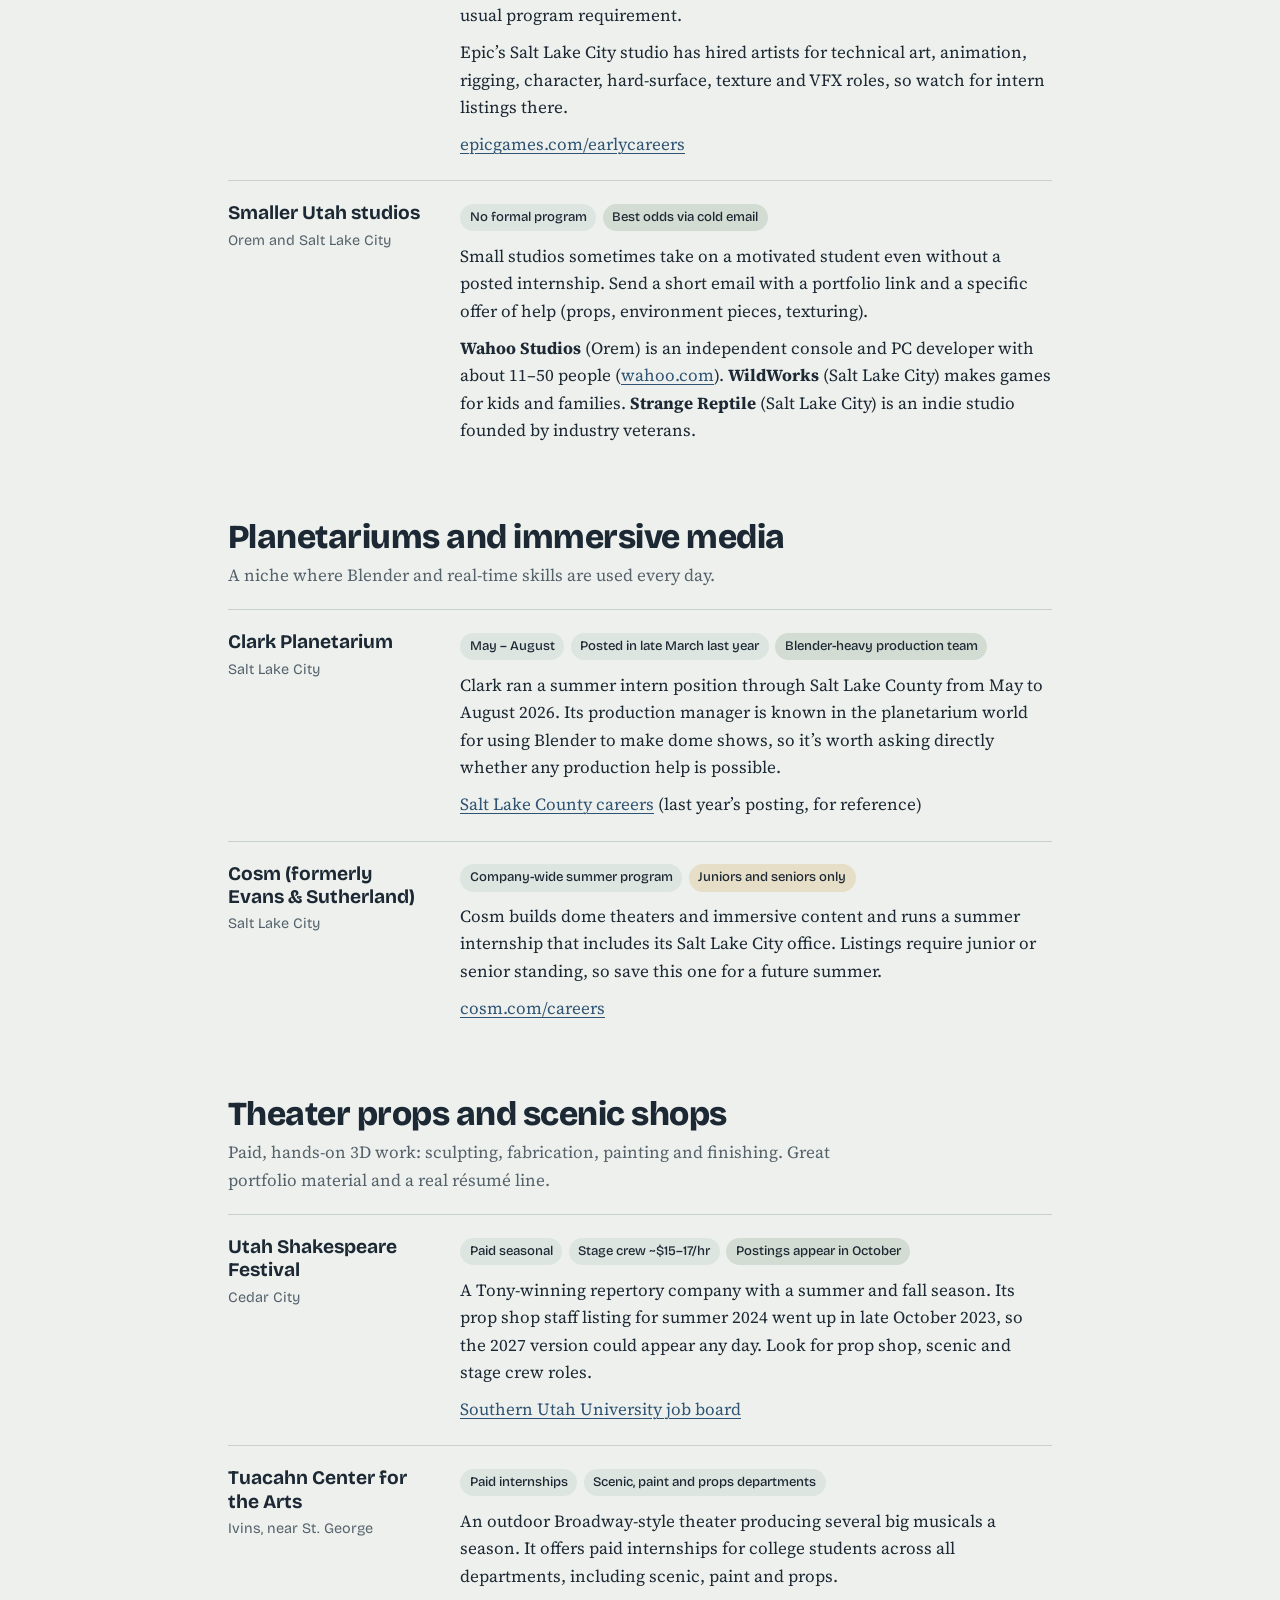
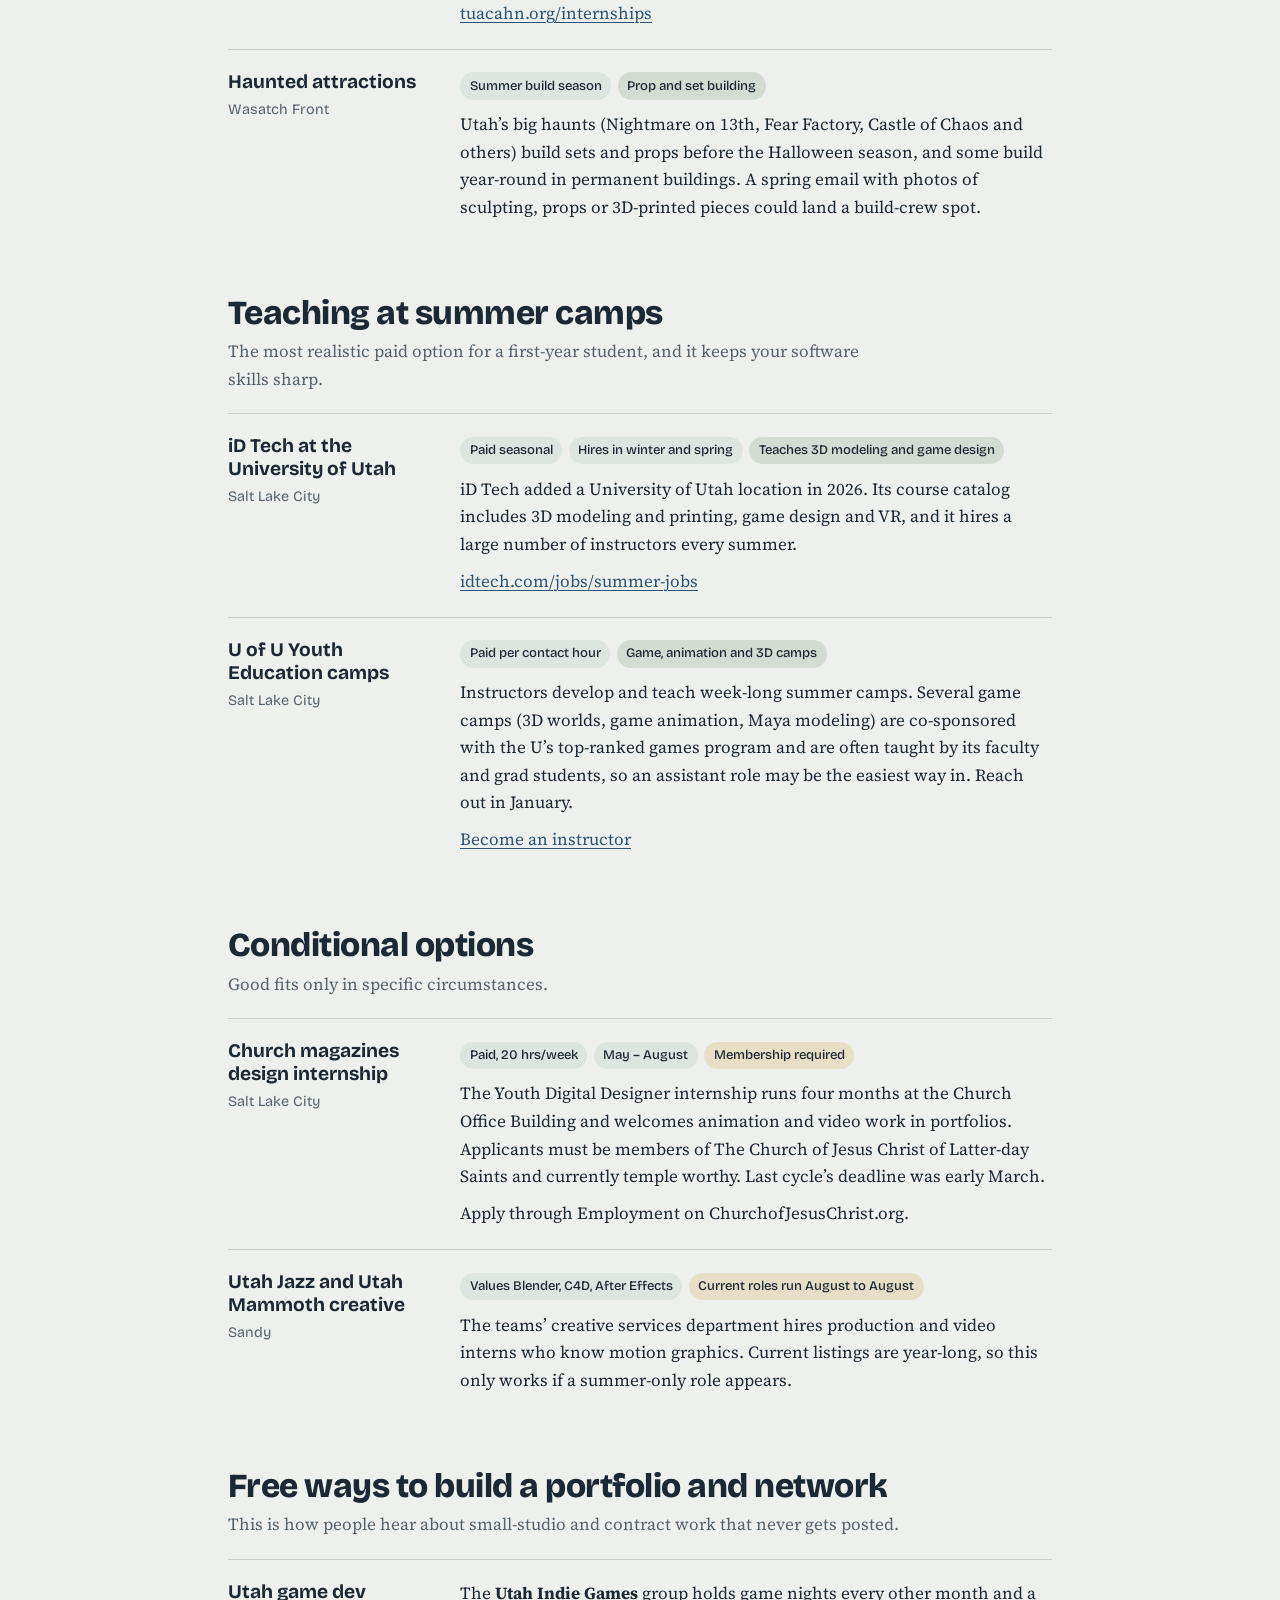
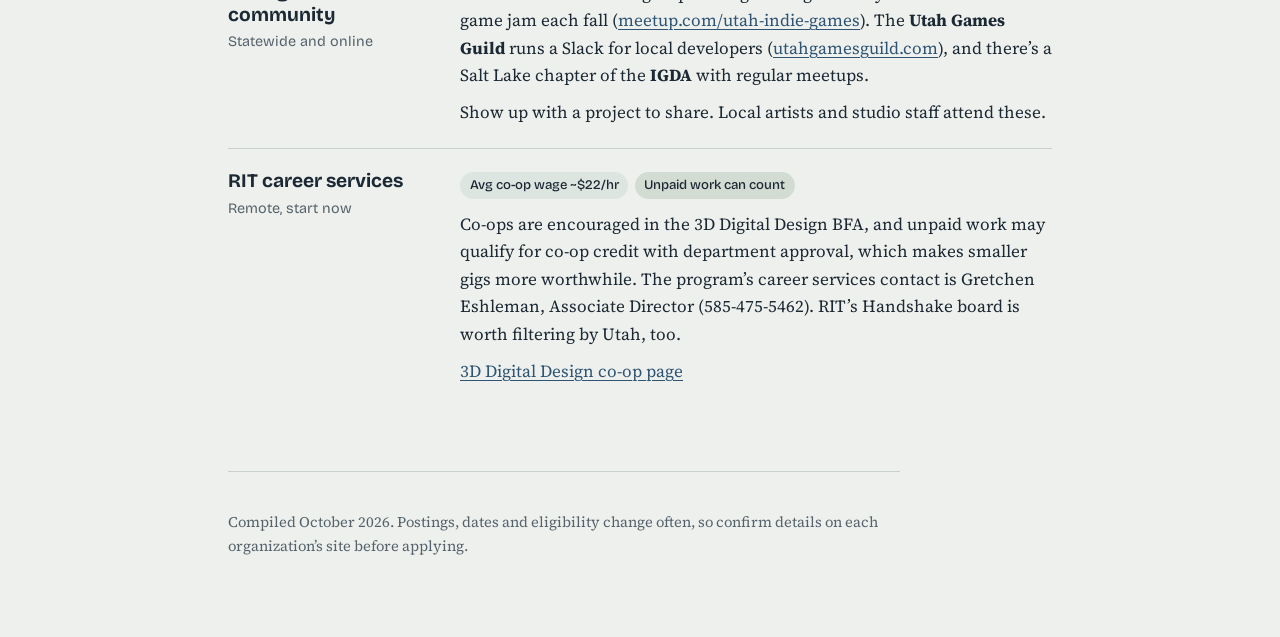
==== commit e48c11c5: "replaced the internship guide with a summer 2027 one for utah, same unlisted link, kept the noindex " ====
--- a/internship-guide/index.html
+++ b/internship-guide/index.html
@@ -1,312 +1,379 @@
-<!doctype html>
+<!DOCTYPE html>
 <html lang="en">
 <head>
 <meta charset="utf-8">
-<meta name="viewport" content="width=device-width, initial-scale=1">
+<meta name="viewport" content="width=device-width, initial-scale=1, viewport-fit=cover">
 <meta name="robots" content="noindex, nofollow">
-<title>3D Art Internship Guide</title>
+<title>Summer 2027 in Utah: Work for a 3D Art Student</title>
 <link rel="preconnect" href="https://fonts.googleapis.com">
-<link rel="stylesheet" href="https://fonts.googleapis.com/css2?family=Unbounded:wght@500;700&family=Figtree:wght@400;500;600;700&family=JetBrains+Mono:wght@400;600&display=swap">
+<link rel="preconnect" href="https://fonts.gstatic.com" crossorigin>
+<link href="https://fonts.googleapis.com/css2?family=Bricolage+Grotesque:opsz,wght@12..96,500;12..96,700;12..96,800&family=Source+Serif+4:ital,opsz,wght@0,8..60,400;0,8..60,600;1,8..60,400&display=swap" rel="stylesheet">
 <style>
-/* Layout: a 3D viewport. Neutral grey ground, X/Y/Z gizmo colors carry meaning (red = stretch, green = freshman OK, blue = later). One column of sections, directory is a filterable grid. */
-:root{
-  --bg:#e9ebee; --panel:#f7f8f9; --line:#cfd3d9; --fg:#1d2026; --muted:#5b616b;
-  --x:#c8323f; --y:#2f8a3c; --z:#2d62c8; --sel:#e8891a;
-  --display:"Unbounded","Arial Black",system-ui,sans-serif;
-  --body:"Figtree",system-ui,-apple-system,"Segoe UI",sans-serif;
-  --mono:"JetBrains Mono",ui-monospace,Consolas,monospace;
-}
-@media (prefers-color-scheme:dark){:root:not([data-theme="light"]){
-  --bg:#2a2c30; --panel:#33363b; --line:#474b52; --fg:#e7e9ec; --muted:#a2a8b1;
-  --x:#f06470; --y:#6fcf6a; --z:#6f9cf5; --sel:#ffa53d; color-scheme:dark}}
-:root[data-theme="dark"]{
-  --bg:#2a2c30; --panel:#33363b; --line:#474b52; --fg:#e7e9ec; --muted:#a2a8b1;
-  --x:#f06470; --y:#6fcf6a; --z:#6f9cf5; --sel:#ffa53d; color-scheme:dark}
-*{box-sizing:border-box}
-body{background:var(--bg);color:var(--fg);font:16px/1.55 var(--body);margin:0}
-.wrap{max-width:1080px;margin:0 auto;padding:40px 20px 80px;display:flex;flex-direction:column;gap:56px}
-a{color:var(--z);text-underline-offset:2px}
-a:focus-visible,button:focus-visible{outline:2px solid var(--sel);outline-offset:2px}
-h1,h2{font-family:var(--display);text-wrap:balance;margin:0;line-height:1.15}
-h1{font-size:clamp(28px,5vw,48px);font-weight:700;letter-spacing:-.01em}
-h2{font-size:22px;font-weight:500}
-.eyebrow{font:600 12px var(--mono);letter-spacing:.12em;text-transform:uppercase;color:var(--muted)}
-p{margin:0;max-width:68ch}
-section{display:flex;flex-direction:column;gap:18px}
-
-/* hero */
-header{display:grid;grid-template-columns:1fr auto;gap:24px;align-items:end}
-header .lead{font-size:18px;color:var(--muted);margin-top:14px}
-.gizmo{width:110px;height:110px}
-@media (max-width:620px){header{grid-template-columns:1fr}.gizmo{display:none}}
-
-.legend{display:flex;flex-wrap:wrap;gap:8px 18px;font:13px var(--mono);color:var(--muted)}
-.legend span{display:inline-flex;align-items:center;gap:6px}
-.dot{width:10px;height:10px;border-radius:50%;display:inline-block;flex:none}
-.d-yes{background:var(--y)} .d-stretch{background:var(--x)} .d-later{background:var(--z)}
-
-/* short version */
-.short{display:grid;grid-template-columns:repeat(auto-fit,minmax(240px,1fr));gap:14px}
-.short div{background:var(--panel);border:1px solid var(--line);border-radius:6px;padding:16px 18px;min-width:0}
-.short b{display:block;font-family:var(--display);font-weight:500;font-size:15px;margin-bottom:6px}
-.short p{color:var(--muted);font-size:15px}
-
-/* timeline */
-.timeline{list-style:none;margin:0;padding:0;border-left:2px solid var(--line);display:flex;flex-direction:column;gap:14px}
-.timeline li{display:grid;grid-template-columns:150px 1fr;gap:14px;padding-left:18px;position:relative}
-.timeline li::before{content:"";position:absolute;left:-7px;top:6px;width:12px;height:12px;background:var(--bg);border:2px solid var(--sel);transform:rotate(45deg)}
-.timeline .date{font:600 13px/1.6 var(--mono);color:var(--sel);font-variant-numeric:tabular-nums}
-.timeline .ev{min-width:0}
-@media (max-width:560px){.timeline li{grid-template-columns:1fr;gap:2px}}
-
-/* filters */
-.filters{display:flex;flex-wrap:wrap;gap:8px}
-.filters button{font:500 14px var(--body);background:var(--panel);color:var(--fg);border:1px solid var(--line);border-radius:999px;padding:6px 14px;cursor:pointer}
-.filters button[aria-pressed="true"]{background:var(--fg);color:var(--bg);border-color:var(--fg)}
-.fgroup{display:flex;flex-direction:column;gap:8px}
-.count{font:13px var(--mono);color:var(--muted)}
-
-/* directory */
-.grid{display:grid;grid-template-columns:repeat(auto-fill,minmax(300px,1fr));gap:14px}
-.card{background:var(--panel);border:1px solid var(--line);border-radius:6px;padding:16px 18px;display:flex;flex-direction:column;gap:10px;min-width:0;position:relative}
-.card .top{display:flex;justify-content:space-between;gap:10px;align-items:flex-start}
-.card h3{margin:0;font:700 16px/1.3 var(--body)}
-.card .what{color:var(--muted);font-size:14.5px}
-.card dl{margin:0;display:grid;grid-template-columns:auto 1fr;gap:4px 12px;font-size:14px}
-.card dt{font:600 11px/1.9 var(--mono);text-transform:uppercase;letter-spacing:.08em;color:var(--muted)}
-.card dd{margin:0;min-width:0}
-.card .foot{margin-top:auto;display:flex;justify-content:space-between;align-items:center;gap:10px;flex-wrap:wrap;font-size:14px}
-.fit{font:600 11px var(--mono);letter-spacing:.06em;text-transform:uppercase;padding:3px 8px;border-radius:3px;white-space:nowrap;border:1px solid currentColor}
-.fit.yes{color:var(--y)} .fit.stretch{color:var(--x)} .fit.later{color:var(--z)}
-.unv{font:11px var(--mono);color:var(--muted)}
-.card a{word-break:break-word}
-
-/* platforms */
-.plat{display:grid;grid-template-columns:repeat(auto-fit,minmax(280px,1fr));gap:4px 28px}
-.plat div{padding:12px 0;border-bottom:1px solid var(--line);min-width:0}
-.plat b{font-weight:700}
-.plat p{color:var(--muted);font-size:14.5px;margin-top:2px}
-code{font:13px var(--mono);background:var(--panel);border:1px solid var(--line);padding:1px 5px;border-radius:3px}
-
-.tips{margin:0;padding-left:20px;display:flex;flex-direction:column;gap:10px;max-width:72ch}
-details{background:var(--panel);border:1px solid var(--line);border-radius:6px;padding:14px 18px}
-summary{cursor:pointer;font-weight:600}
-details ul{margin:12px 0 0;padding-left:20px;display:flex;flex-direction:column;gap:6px;color:var(--muted);font-size:14.5px}
-footer{color:var(--muted);font-size:13.5px;border-top:1px solid var(--line);padding-top:18px}
-@media (prefers-reduced-motion:no-preference){.card{transition:border-color .15s}.card:hover{border-color:var(--sel)}}
-.stray{background:var(--panel);border:1px dashed var(--line);border-radius:6px;padding:12px 16px;font-size:14.5px;color:var(--muted)}
-.stray b{color:var(--fg)}
+:root {
+  color-scheme: light;
+  --paper: #EDF0EC;
+  --sheet: #F8FAF7;
+  --ink: #1C2833;
+  --muted: #55626C;
+  --slate: #2F5373;
+  --juniper: #4F7350;
+  --ochre: #A8791F;
+  --rule: #C9D1CB;
+  --chip: #DDE5E0;
+  box-sizing: border-box;
+  padding-top: env(safe-area-inset-top, 0px);
+  padding-bottom: env(safe-area-inset-bottom, 0px);
+}
+@media (prefers-color-scheme: dark) {
+  :root:not([data-theme="light"]) {
+    color-scheme: dark;
+    --paper: #141B21;
+    --sheet: #1A232B;
+    --ink: #E4EAE6;
+    --muted: #9AA7AF;
+    --slate: #8DB4D6;
+    --juniper: #94BC92;
+    --ochre: #D9AE5C;
+    --rule: #33414B;
+    --chip: #24313A;
+  }
+}
+:root[data-theme="dark"] {
+  color-scheme: dark;
+  --paper: #141B21;
+  --sheet: #1A232B;
+  --ink: #E4EAE6;
+  --muted: #9AA7AF;
+  --slate: #8DB4D6;
+  --juniper: #94BC92;
+  --ochre: #D9AE5C;
+  --rule: #33414B;
+  --chip: #24313A;
+}
+html { scroll-padding-top: env(safe-area-inset-top, 0px); }
+*, *::before, *::after { box-sizing: inherit; }
+body {
+  margin: 0;
+  background: var(--paper);
+  color: var(--ink);
+  font-family: "Source Serif 4", Georgia, "Times New Roman", serif;
+  font-size: 1.0625rem;
+  line-height: 1.62;
+}
+a { color: var(--slate); text-underline-offset: 0.18em; text-decoration-thickness: 1px; }
+a:hover { text-decoration-thickness: 2px; }
+a:focus-visible { outline: 2px solid var(--ochre); outline-offset: 2px; border-radius: 2px; }
+h1, h2, h3, .sans { font-family: "Bricolage Grotesque", "Segoe UI", system-ui, sans-serif; }
+
+.page { max-width: 54rem; margin: 0 auto; padding: 2.5rem 1.25rem 4rem; }
+
+.stray { background: var(--sheet); border: 1px dashed var(--rule); border-radius: 6px; padding: 12px 16px; margin: 0 0 1.5rem; font-family: "Bricolage Grotesque", system-ui, sans-serif; font-size: 0.9rem; line-height: 1.5; color: var(--muted); }
+.stray b { color: var(--ink); }
+
+header.hero { padding: 1rem 0 2rem; }
+.hero h1 {
+  font-size: clamp(2.3rem, 6.5vw, 4rem);
+  line-height: 1.02;
+  font-weight: 800;
+  letter-spacing: -0.025em;
+  margin: 0 0 1rem;
+  max-width: 14ch;
+}
+.hero p.lede { font-size: 1.2rem; max-width: 38rem; color: var(--muted); margin: 0; }
+
+/* Timeline: the one bold element */
+.timeline {
+  margin: 2.25rem 0 3rem;
+  background: var(--sheet);
+  border: 1px solid var(--rule);
+  border-radius: 14px;
+  padding: 1.5rem 1.25rem 1.25rem;
+  overflow-x: auto;
+}
+.timeline h2 { font-size: 1.15rem; margin: 0 0 1.1rem; font-weight: 700; }
+.track { display: grid; grid-template-columns: repeat(4, minmax(10.5rem, 1fr)); gap: 0; min-width: 42rem; position: relative; }
+.track::before {
+  content: ""; position: absolute; left: 0; right: 0; top: 0.55rem; height: 4px; border-radius: 2px;
+  background: linear-gradient(90deg, var(--slate) 0 25%, var(--juniper) 25% 50%, var(--ochre) 50% 75%, var(--muted) 75% 100%);
+}
+.stop { position: relative; padding: 1.75rem 1rem 0 0; }
+.stop::before {
+  content: ""; position: absolute; top: 0.15rem; left: 0; width: 1.05rem; height: 1.05rem; border-radius: 50%;
+  background: var(--sheet); border: 4px solid var(--c);
+}
+.stop:nth-child(1) { --c: var(--slate); }
+.stop:nth-child(2) { --c: var(--juniper); }
+.stop:nth-child(3) { --c: var(--ochre); }
+.stop:nth-child(4) { --c: var(--muted); }
+.stop .when { font-family: "Bricolage Grotesque", system-ui, sans-serif; font-weight: 700; font-size: 1.05rem; display: block; color: var(--c); }
+.stop ul { margin: 0.4rem 0 0; padding: 0 0 0 1rem; font-size: 0.95rem; line-height: 1.45; }
+.stop li { margin-bottom: 0.3rem; }
+
+.note {
+  border-left: 4px solid var(--ochre);
+  padding: 0.25rem 0 0.25rem 1rem;
+  margin: 0 0 2.5rem;
+  max-width: 42rem;
+}
+
+section.tier { margin-top: 3.25rem; }
+section.tier > h2 {
+  font-size: clamp(1.55rem, 3.6vw, 2.1rem);
+  font-weight: 800;
+  letter-spacing: -0.015em;
+  line-height: 1.1;
+  margin: 0 0 0.4rem;
+}
+section.tier > p.intro { color: var(--muted); margin: 0 0 1.25rem; max-width: 42rem; }
+
+article.opp {
+  padding: 1.25rem 0 1.35rem;
+  border-top: 1px solid var(--rule);
+  display: grid;
+  grid-template-columns: 12.5rem 1fr;
+  gap: 0.25rem 2rem;
+}
+article.opp h3 { font-size: 1.2rem; font-weight: 700; margin: 0; line-height: 1.2; }
+article.opp .where { font-family: "Bricolage Grotesque", system-ui, sans-serif; font-size: 0.9rem; color: var(--muted); margin-top: 0.3rem; }
+article.opp .body p { margin: 0 0 0.6rem; max-width: 40rem; }
+article.opp .body p:last-child { margin-bottom: 0; }
+.facts { display: flex; flex-wrap: wrap; gap: 0.4rem; margin: 0.15rem 0 0.7rem; padding: 0; list-style: none; }
+.facts li {
+  font-family: "Bricolage Grotesque", system-ui, sans-serif; font-size: 0.82rem; font-weight: 500;
+  background: var(--chip); color: var(--ink); padding: 0.2rem 0.6rem; border-radius: 999px;
+}
+.facts li.fit { background: color-mix(in srgb, var(--juniper) 22%, var(--sheet)); }
+.facts li.caveat { background: color-mix(in srgb, var(--ochre) 22%, var(--sheet)); }
+
+footer { margin-top: 4rem; padding-top: 1.5rem; border-top: 1px solid var(--rule); color: var(--muted); font-size: 0.92rem; max-width: 42rem; }
+
+@media (max-width: 640px) {
+  .page { padding-top: 1.5rem; }
+  article.opp { grid-template-columns: 1fr; }
+  article.opp .where { margin-bottom: 0.5rem; }
+}
+@media print {
+  :root { --paper: #fff; --sheet: #fff; }
+  body { font-size: 11pt; }
+  .timeline { overflow: visible; }
+  .track { min-width: 0; }
+  article.opp { break-inside: avoid; }
+  a { color: inherit; }
+}
 </style>
-
-<div class="wrap">
+</head>
+<body>
+<main class="page">
+
 <div class="stray"><b>Unlisted page.</b> If you got here by accident, this isn't part of the rest of the site. It's an internship list I put together for a friend studying 3D art at RIT, and it's only here so they can open it on their phone. <a href="/">Go to the main site</a>.</div>
-<header>
-  <div>
-    <div class="eyebrow">RIT · 3D Digital Design · Freshman year · Updated Sept 30, 2026</div>
-    <h1>Internships, gigs &amp; programs for a first-year 3D artist</h1>
-    <p class="lead">This list covers game studios, animation and VFX studios, and jobs outside those that use 3D art: toys, theme parks, museums and AR. It also covers contests, scholarships and ways to earn money from your art. Each entry is tagged by how realistic it is for you right now.</p>
+
+<header class="hero">
+  <h1>Summer 2027 in Utah, for a 3D artist</h1>
+  <p class="lede">Internships, part-time jobs and portfolio-builders near home for a first-year RIT 3D Digital Design student, sorted from long shots to realistic bets.</p>
+</header>
+
+<div class="note">
+  <p><strong>Read this first:</strong> most big-studio art internships target juniors and seniors, so apply to them as low-cost long shots. The theater, planetarium and camp jobs further down are where a first-year student has the best real odds. Several applications open this fall, so the timeline below matters more than the order of the list.</p>
+</div>
+
+<div class="timeline" role="region" aria-label="Application timeline">
+  <h2 class="sans">When to apply</h2>
+  <div class="track">
+    <div class="stop">
+      <span class="when">Now – December</span>
+      <ul>
+        <li>WB Games / Avalanche</li>
+        <li>Epic Games</li>
+        <li>Utah Shakespeare Festival production staff</li>
+        <li>Email RIT career services</li>
+      </ul>
+    </div>
+    <div class="stop">
+      <span class="when">January – February</span>
+      <ul>
+        <li>iD Tech instructor</li>
+        <li>U of U Youth Education camps</li>
+        <li>Tuacahn internships</li>
+      </ul>
+    </div>
+    <div class="stop">
+      <span class="when">March</span>
+      <ul>
+        <li>Clark Planetarium intern</li>
+        <li>Church magazines (if eligible)</li>
+        <li>Cold emails to indie studios and haunted houses</li>
+      </ul>
+    </div>
+    <div class="stop">
+      <span class="when">All summer</span>
+      <ul>
+        <li>Utah Indie Games nights</li>
+        <li>IGDA Salt Lake meetups</li>
+        <li>Personal portfolio projects</li>
+      </ul>
+    </div>
   </div>
-  <svg class="gizmo" viewBox="0 0 110 110" aria-hidden="true">
-    <line x1="45" y1="65" x2="100" y2="80" stroke="var(--x)" stroke-width="4" stroke-linecap="round"/>
-    <line x1="45" y1="65" x2="45" y2="8" stroke="var(--y)" stroke-width="4" stroke-linecap="round"/>
-    <line x1="45" y1="65" x2="8" y2="95" stroke="var(--z)" stroke-width="4" stroke-linecap="round"/>
-    <circle cx="100" cy="80" r="7" fill="var(--x)"/><circle cx="45" cy="8" r="7" fill="var(--y)"/><circle cx="8" cy="95" r="7" fill="var(--z)"/>
-    <circle cx="45" cy="65" r="5" fill="var(--fg)"/>
-  </svg>
-</header>
-
-<div class="legend">
-  <span><i class="dot d-yes"></i>Freshman OK</span>
-  <span><i class="dot d-stretch"></i>Stretch: worth a shot</span>
-  <span><i class="dot d-later"></i>Later: bookmark for sophomore or junior year</span>
-  <span>“Unverified” means this year’s posting wasn’t found, so the dates are based on last year’s cycle</span>
 </div>
 
-<section>
-  <div class="eyebrow">The short version</div>
-  <div class="short">
-    <div><b>Watch the graduation-date filter</b><p>Most big game studio internships (Activision, Nintendo, Insomniac) require you to graduate between 2027 and 2028. They screen by graduation date, not class year, so for now read the eligibility line on every posting.</p></div>
-    <div><b>Some studios do take freshmen</b><p>DreamWorks and Walt Disney Animation take any enrolled student. Riot and Epic don’t list a class-year minimum. Hallmark, NASA and the Smithsonian take rising sophomores or younger students.</p></div>
-    <div><b>Creative Industry Days is the best first step</b><p>RIT runs free 1:1 portfolio reviews with industry artists on Jan 20–22, 2027. Sign up through Career Connect by searching “CID”.</p></div>
-    <div><b>Build your portfolio with credited work</b><p>Game jams, Rookies contests, MAGIC Spell Studios projects, Roblox UGC items and assets sold on Fab. All of these count, and they get you ready for sophomore-year applications.</p></div>
-  </div>
-</section>
-
-<section>
-  <div class="eyebrow">Upcoming dates</div>
-  <h2>What’s coming up, in order</h2>
-  <ol class="timeline">
-    <li><span class="date">Oct 5–19, 2026</span><span class="ev"><b>DreamWorks</b> spring internship window. The program runs Jan–Apr and overlaps with classes, but it’s good practice for summer.</span></li>
-    <li><span class="date">Oct 30, 2026</span><span class="ev"><b>Roblox</b> Summer 2027 Product Design intern applications close. This is a UI/UX role that pays $58/hr.</span></li>
-    <li><span class="date">Nov 9, 2026</span><span class="ev"><b>Games for Change Student Challenge</b> portal opens.</span></li>
-    <li><span class="date">Nov 2026 – Jan 2027</span><span class="ev"><b>Wizards of the Coast</b> art internships are posted, but only for a short time. Mattel, Universal Creative and ESPN also post in this window.</span></li>
-    <li><span class="date">Dec 1, 2026</span><span class="ev"><b>Global Game Jam</b> registration opens. <b>Women in Animation scholarships</b> open.</span></li>
-    <li><span class="date">Jan 8, 2027</span><span class="ev"><b>Rookies × Autodesk Flow Studio</b> contest closes. The grand prize is $10k.</span></li>
-    <li><span class="date">Jan 20–22, 2027</span><span class="ev"><b>RIT Creative Industry Days</b> portfolio reviews, with career panels on Jan 19–20.</span></li>
-    <li><span class="date">Jan 25–31, 2027</span><span class="ev"><b>Global Game Jam</b> weekend.</span></li>
-    <li><span class="date">~Feb 2027</span><span class="ev"><b>Funko</b> Sculptor Intern posting (on Handshake last year). Hallmark applications close. Pixar PUP deadline is around Feb 1 (for next year).</span></li>
-    <li><span class="date">Feb 24, 2027</span><span class="ev"><b>RIT University-Wide Career Fair</b>, 10am–4pm, Gordon Field House.</span></li>
-    <li><span class="date">Feb 28, 2027</span><span class="ev"><b>Women in Animation</b> scholarship deadline.</span></li>
-    <li><span class="date">Mar 1, 2027</span><span class="ev"><b>NASA</b> summer internship deadline. <b>GDC</b> runs Mar 1–5 in San Francisco (crew spots and scholarships).</span></li>
-    <li><span class="date">~Mar 2027</span><span class="ev"><b>DreamWorks summer</b> window (only 1–2 weeks) and <b>LAIKA</b> summer applications.</span></li>
-    <li><span class="date">Aug 8–12, 2027</span><span class="ev"><b>SIGGRAPH</b> in Anaheim. Student volunteer applications usually open in winter.</span></li>
-  </ol>
-</section>
-
-<section>
-  <div class="eyebrow">Directory</div>
-  <h2>Every opportunity, filterable</h2>
-  <div class="fgroup">
-    <div class="filters" id="catFilters"></div>
-    <div class="filters" id="fitFilters"></div>
-    <div class="count" id="count"></div>
-  </div>
-  <div class="grid" id="grid"></div>
-</section>
-
-<section>
-  <div class="eyebrow">Where to look</div>
-  <h2>How to search each platform</h2>
-  <div class="plat">
-    <div><b>Handshake</b> (through RIT)<p>Filter to Internship and your major, and turn on Remote. Search <code>3D</code>, <code>sculpt</code>, <code>environment</code> and <code>themed entertainment</code>. Save the searches with alerts. Activision, Funko and Wizards have all posted there.</p></div>
-    <div><b>RIT Career Connect</b><p>Handles co-op listings and the Creative Industry Days sign-up.</p></div>
-    <div><b>LinkedIn</b><p>Search <code>3D artist intern</code>, <code>game art intern</code>, <code>sculptor intern</code> and <code>Summer 2027 design intern</code>. Set Experience to Internship and Date to Past week. Follow the companies on this page.</p></div>
-    <div><b>ArtStation Jobs</b><p>Filter to Internship and Remote. Indie and outsourcing studios such as Leartes post here. Keep your ArtStation profile public and up to date.</p></div>
-    <div><b>Hitmarker</b><p>Filter Experience to Internship and Field to Art/Animation. It’s the biggest board for game jobs.</p></div>
-    <div><b>GameJobs.co</b><p>Search <code>intern 2027</code>. It currently lists Activision, EA, Epic and Roblox internships.</p></div>
-    <div><b>Work With Indies</b><p>For indie studios. Search “intern”. Postings close fast.</p></div>
-    <div><b>RippleMatch / WayUp / Simplify</b><p>Mattel recruits mainly through RippleMatch. WayUp has NBCU and Falcon’s. Simplify has a handy autofill extension.</p></div>
-    <div><b>Indeed / Glassdoor / ZipRecruiter</b><p>These carry a lot of stale reposts, so always open the company’s own careers page before applying.</p></div>
-    <div><b>Wellfound</b><p>Search <code>3D</code> plus Internship for AR/VR and game startups.</p></div>
-    <div><b>Motionographer / School of Motion</b><p>For motion design and C4D work at studios like Buck, Psyop and Giant Ant.</p></div>
-    <div><b>HollyList / ShowbizJobs / ThemedEntertainmentJobs</b><p>For theme parks and media: Universal, Falcon’s, Meow Wolf.</p></div>
-    <div><b>AWN / Cartoon Brew / Animation Magazine</b><p>Mostly senior jobs, but they post mentorships and programs.</p></div>
-    <div><b>The Rookies</b><p>Monthly challenges and the spring Rookie Awards. Recruiters watch them.</p></div>
-    <div><b>Reddit</b><p>Use r/gameDevClassifieds for paid work and portfolio posts, and r/INAT for jam teams and collaborations. Also r/3Dmodeling and r/vfx. Be careful with “rev-share” offers.</p></div>
-    <div><b>Discord / Bluesky / X</b><p>Follow <code>#gamedevjobs</code>. Game Dev League and Brackeys servers have job and collab channels.</p></div>
-    <div><b>itch.io jams</b><p>See itch.io/jams/upcoming. Every jam is a portfolio piece with a team credit.</p></div>
-  </div>
-</section>
-
-<section>
-  <div class="eyebrow">Portfolio</div>
-  <h2>What studios want to see</h2>
-  <ol class="tips">
-    <li><b>An ArtStation portfolio</b> with 8–15 of your best pieces, not everything you’ve made. Group it by discipline: 3D props and environments, characters, 2D concept.</li>
-    <li><b>Breakdowns for 3D work</b>: turntables, wireframes, texture maps, and Marmoset or Unreal renders. Riot’s guide says class work, jam work and fan art are fine as long as they’re yours.</li>
-    <li><b>Show fundamentals for 2D and vis dev</b>: perspective, composition, color and lighting. DreamWorks names these directly.</li>
-    <li><b>A 60–90 second reel</b>, only if you’re applying for animation, VFX or tech art. Put your strongest work first and your name on screen.</li>
-    <li><b>A PDF version</b> of the portfolio, because some applications (such as WB) ask for one.</li>
-  </ol>
-</section>
-
-<details>
-  <summary>Checked and ruled out, so you don’t have to</summary>
-  <ul>
-    <li>Naughty Dog, Valve and Bungie don’t have art internships right now (Bungie has had none since 2023). Naughty Dog hires interns through Sony/PlayStation.</li>
-    <li>Walt Disney Imagineering internships usually require junior year or above. The Disney Imaginations competition is the realistic route in for now.</li>
-    <li>The Unreal Fellowship requires 3+ years of professional experience.</li>
-    <li>Limit Break Mentorship is UK and Ireland only.</li>
-    <li>Microsoft Explore is a CS and product rotation, not an art path.</li>
-    <li>Women in Animation mentorship circles are for final-year students and working professionals, but their scholarships are open to you.</li>
-    <li>NICKternship is juniors and up. Framestore Launchpad is final-year students only. NFL Films 3D motion is grad students only.</li>
-    <li>Penguin Random House’s art internship requires full-time availability by June 2028 and closes Oct 2, 2026.</li>
-    <li>The Funcom and Table Knight internships are closed. AMNH MEEP is for NYC residents only.</li>
-    <li>The IGDA Next Gen Leaders and Velocity programs are for mid-career professionals.</li>
-  </ul>
-</details>
-
-<footer>Researched Sept 30, 2026, from official career pages and job aggregators. Pay figures and dates marked “unverified” come from last year’s cycle or third-party sites, so always confirm on the company’s own posting before applying.</footer>
-</div>
-
-<script>
-const D=[
-// studios
-{c:"Studios",n:"DreamWorks Animation internships",w:"Visual development, story, art, CG and production tracks. Three cycles a year.",who:"Any associate, bachelor’s or grad student. No class-year minimum.",when:"Spring window Oct 5–19, 2026. Summer window ~March 2027, open 1–2 weeks.",pay:"~$17.87/hr",loc:"Glendale CA, hybrid or remote by department",u:"https://www.dreamworks.com/careers/early-careers",f:"yes"},
-{c:"Studios",n:"Walt Disney Animation Studios",w:"10–12 week internships in production, technology and studio tracks.",who:"Enrolled in any post-secondary program, 18+.",when:"Summer postings go up on Disney Careers in fall and winter.",pay:"Paid",loc:"Burbank CA",u:"https://disneyanimation.com/talent-development/internships/",f:"yes",unv:1},
-{c:"Studios",n:"Riot Games summer internships",w:"Concept, character, environment, tech art, UI/UX, VFX and visual design.",who:"Enrolled in college. No class year listed.",when:"Opens ~September. Art roles stay open to ~January.",pay:"A past art role paid $39/hr",loc:"Remote plus 1 week at LA headquarters",u:"https://www.riotgames.com/en/work-with-us/jobs",f:"stretch",unv:1},
-{c:"Studios",n:"Epic Games early careers",w:"Roles like Tech Art Intern (Rocket League).",who:"Students, or grads within 1 year.",when:"Rolling, ~Sept–March.",pay:"Paid",loc:"Cary NC and other sites",u:"https://www.epicgames.com/site/earlycareers",f:"stretch",unv:1},
-{c:"Studios",n:"Titmouse artistic internship",w:"Storyboard, design and animation.",who:"Students who can receive academic credit.",when:"Spring, summer and fall cycles.",pay:"Unpaid, for credit",loc:"LA, NY, Vancouver",u:"https://www.titmouse.net",f:"yes",unv:1},
-{c:"Studios",n:"Keyo Tech: Game Artist Intern (Pixel Art)",w:"Remote pixel-art role with flexible hours.",who:"College students. Listed on ASU’s board, so check whether outside students can apply.",when:"Open now, through Dec 31, 2026.",pay:"$16–19/hr",loc:"Remote",u:"https://career.eoss.asu.edu/jobs/keyo-tech-llc-game-artist-intern-pixel-art/",f:"yes"},
-{c:"Studios",n:"Leartes Studios 3D / Stylized / Level Artist Intern",w:"Remote freelance intern team at a game-art outsourcing studio.",who:"Class year not stated.",when:"Check ArtStation. Status unconfirmed.",pay:"Freelance",loc:"Remote",u:"https://leartesstudios.com/career",f:"yes",unv:1},
-{c:"Studios",n:"Activision / Blizzard Summer 2027",w:"Environment art (Infinity Ward), tech art (Mocap, Raven), character and concept art.",who:"Must graduate May 2027 – June 2028.",when:"Opened Sept 16. Environment Art closes Dec 5, 2026.",pay:"$20–50/hr plus relocation",loc:"On-site: CA, WI",u:"https://careers.activision.com/early-careers",f:"later"},
-{c:"Studios",n:"Pixar Undergraduate Program (PUP)",w:"Art, technical direction and related tracks.",who:"Sophomores and juniors.",when:"Deadline ~Feb 1.",pay:"Paid",loc:"Emeryville CA",u:"https://www.pixar.com/internships",f:"later"},
-{c:"Studios",n:"EA",w:"VFX, brand design and game design roles for Summer 2027.",who:"Graduating Dec 2027 or later, with at least one term left after the internship.",when:"Deadline ~November.",pay:"$19–29/hr (CA)",loc:"Various",u:"https://jobs.ea.com",f:"later",unv:1},
-{c:"Studios",n:"Insomniac / PlayStation",w:"Environment, character, concept and UI art.",who:"Last cycle required graduation by Spring 2027.",when:"Fall–winter.",pay:"$33–40/hr",loc:"Burbank CA",u:"https://careers.playstation.com",f:"later",unv:1},
-{c:"Studios",n:"Nintendo of America",w:"Mostly marketing and UX, with few art roles.",who:"Graduating 2027–28, 3.0 GPA.",when:"~Oct – Dec 1.",pay:"$25–40/hr",loc:"Redmond WA",u:"https://careers.nintendo.com",f:"later",unv:1},
-{c:"Studios",n:"Sony Pictures Imageworks iCAD",w:"8-week summer internship.",who:"3rd-year students.",when:"2027 dates not announced.",pay:"Paid",loc:"LA, Vancouver, Montreal",u:"https://www.imageworks.com/icad/internships",f:"later",unv:1},
-{c:"Studios",n:"ILM / Lucasfilm Jedi Academy",w:"VFX, art and animation, 12 weeks to 6 months.",who:"Students and recent grads, many roles for graduating students.",when:"Opened in January last cycle.",pay:"Paid",loc:"Various",u:"https://www.ilm.com/join-the-jedi-academy/",f:"later",unv:1},
-{c:"Studios",n:"LAIKA",w:"Stop-motion, fabrication, vis dev and story.",who:"Students.",when:"~March 2027 (Mar 2–27 last year).",pay:"Paid",loc:"Portland OR",u:"https://www.laika.com/careers/",f:"stretch",unv:1},
-{c:"Studios",n:"Netflix Animation",w:"Art trainee and intern roles.",who:"Varies.",when:"Rolling, ~Aug–March.",pay:"Paid",loc:"Various",u:"https://jobs.netflix.com",f:"later",unv:1},
-{c:"Studios",n:"Warner Bros. Animation / Cartoon Network",w:"Art intern roles: design, background layout, board revisions.",who:"Students.",when:"Fall–spring.",pay:"Paid",loc:"Burbank CA",u:"https://careers.wbd.com",f:"later",unv:1},
-{c:"Studios",n:"Nickelodeon NICKternship",w:"Animation production and development.",who:"Juniors, seniors and grad students.",when:"~Nov – early Dec.",pay:"$20/hr",loc:"Burbank CA",u:"https://www.nickanimation.com/community-efforts/mentorship-programs/",f:"later",unv:1},
-{c:"Studios",n:"Zynga",w:"Tech art and UI art interns.",who:"Upperclassmen.",when:"Rolling.",pay:"Paid",loc:"Various",u:"https://www.zynga.com/jobs/university/",f:"later"},
-// RIT
-{c:"RIT & Rochester",n:"RIT Creative Industry Days",w:"15-minute 1:1 portfolio reviews with industry artists. 45 companies and 808 reviews in 2026.",who:"RIT students.",when:"Panels Jan 19–20, reviews Jan 20–22, 2027. Sign up in Career Connect (search “CID”).",pay:"Free",loc:"On campus or virtual",u:"https://www.rit.edu/careerservices/creative-industry-days/student-information",f:"yes"},
-{c:"RIT & Rochester",n:"MAGIC Spell Studios / Overshoot Animation",w:"Paid student teams on contract work. Overshoot is MAGIC’s in-house animation team. The Co-Up program pays students to work on their own ventures.",who:"RIT students.",when:"No public application. Email MAGIC or ask Career Services.",pay:"Paid",loc:"RIT campus",u:"https://www.rit.edu/magic/work-us",f:"yes"},
-{c:"RIT & Rochester",n:"3D Digital Design co-op",w:"Co-op is encouraged, not required. Full-time, part-time or for-credit options.",who:"3DDD students.",when:"Anytime. Contact Career Services (Gretchen Eshleman).",pay:"Avg. $22.46/hr",loc:"Varies",u:"https://www.rit.edu/careerservices/study/3d-digital-design-bfa/co-op",f:"yes"},
-{c:"RIT & Rochester",n:"RIT spring career fair",w:"University-wide career fair.",who:"RIT students.",when:"Wed Feb 24, 2027, 10am–4pm, Gordon Field House.",pay:"n/a",loc:"RIT campus",u:"https://www.rit.edu/careerservices/university-wide-career-fair",f:"yes"},
-{c:"RIT & Rochester",n:"Rochester game studios",w:"Cold-email for summer or part-time art help: Workinman Interactive (kids’ games, co-founded by RIT faculty), Second Avenue Learning, Darkwind Media, BrokenMyth Studios.",who:"Whoever they’ll take.",when:"Anytime.",pay:"Varies",loc:"Rochester NY",u:"https://rocgamedev.com/resources/",f:"yes"},
-// adjacent
-{c:"Toys, parks & more",n:"Hallmark Creative Summer Internship",w:"Past roles included 3D Design & Illustration: concept, character and digital modeling.",who:"Rising sophomores and up, so a freshman fits for summer 2027. 3.0 GPA preferred.",when:"Opens mid-Sept, closes ~Feb/Mar 2027.",pay:"~$24/hr",loc:"Kansas City MO",u:"https://careers.hallmark.com",f:"yes",unv:1},
-{c:"Toys, parks & more",n:"Funko Sculptor Intern",w:"3D character sculpting, ZBrush preferred.",who:"3D art, animation or game art students. No class year listed.",when:"Posted on Handshake ~Feb 2026, so expect a similar post in Feb 2027.",pay:"$20–25/hr, ~20 hr/wk",loc:"Burbank CA or Everett WA",u:"https://funko.com/careers-pages/careers-landing.html",f:"stretch",unv:1},
-{c:"Toys, parks & more",n:"Universal Creative",w:"Digital 3D Media (Themed Entertainment) and Interactives Design interns.",who:"Animation, gaming or VFX majors preferred.",when:"Summer roles post in the fall before, so watch now.",pay:"Paid",loc:"Orlando FL",u:"https://jobs.universalparks.com/universal-creative/",f:"stretch"},
-{c:"Toys, parks & more",n:"LEGO Design internships",w:"Concept & model design, building experience and interaction design. 4-month placements.",who:"Students.",when:"2027 intake posts after the summer break (around now).",pay:"Paid",loc:"Billund, Denmark",u:"https://www.lego.com/en-us/careers/design",f:"stretch"},
-{c:"Toys, parks & more",n:"Meow Wolf",w:"Past roles: exhibition art and scenic, visual and artistic development.",who:"Students.",when:"Check the careers page.",pay:"~$18/hr",loc:"NV, NM and other sites",u:"https://faq.meowwolf.com/what-about-internships",f:"stretch",unv:1},
-{c:"Toys, parks & more",n:"Falcon’s Creative Group",w:"Past roles: media intern (CG/3D production), graphic design intern.",who:"Students.",when:"Check the careers page.",pay:"Paid",loc:"Orlando FL",u:"https://falconscreativegroup.com/careers/",f:"stretch",unv:1},
-{c:"Toys, parks & more",n:"Mattel",w:"Design interns, e.g. Hot Wheels.",who:"Portfolio required. Very competitive.",when:"Oct 2026 – Jan 2027, mainly through RippleMatch.",pay:"Paid",loc:"El Segundo CA",u:"https://jobs.mattel.com",f:"stretch"},
-{c:"Toys, parks & more",n:"Spin Master",w:"Plush design (GUND) and product design interns.",who:"Not stated.",when:"Check now.",pay:"Paid",loc:"NYC / Toronto",u:"https://www.spinmastercareers.com",f:"stretch",unv:1},
-{c:"Toys, parks & more",n:"Hasbro Digital Visual Design (Sculptor)",w:"Hard-surface and organic sculpts, PBR renders.",who:"Asks for 1–2 years of sculpting experience. Prefers final-year students.",when:"Rolling, Oct–Mar.",pay:"$26–32/hr",loc:"Pawtucket RI",u:"https://jobs.hasbro.com/en-us",f:"later"},
-{c:"Toys, parks & more",n:"Wizards of the Coast",w:"Concept artist and D&D graphic design interns.",who:"Enrolled, with at least one term left after summer.",when:"Posts Nov–Jan, briefly.",pay:"$29–33/hr (past)",loc:"Renton WA",u:"https://company.wizards.com/en/careers",f:"stretch"},
-{c:"Toys, parks & more",n:"Roblox Product Design Intern",w:"UX, UI and prototyping, not 3D art.",who:"Any degree-seeking design student.",when:"Closes Oct 30, 2026.",pay:"$58/hr",loc:"San Mateo CA",u:"https://careers.roblox.com/jobs/8143984",f:"stretch"},
-{c:"Toys, parks & more",n:"NASA OSTEM internships",w:"Non-STEM majors accepted. Look for multimedia, visualization and communications projects.",who:"US citizen, 16+, 3.0 GPA.",when:"Summer 2027 deadline ~Mar 1, 2027.",pay:"Stipend",loc:"Onsite, some virtual",u:"https://stemgateway.nasa.gov/public/s/explore-opportunities",f:"yes"},
-{c:"Toys, parks & more",n:"Smithsonian 3D Digitization",w:"3D scanning, AR and VR with museum collections.",who:"Students at any level.",when:"Rolling. Email OCIO-DPO@si.edu first.",pay:"Varies",loc:"DC, some remote",u:"https://3d.si.edu/internships",f:"yes"},
-{c:"Toys, parks & more",n:"ESPN graphics",w:"Design and graphics production.",who:"Students.",when:"~Nov – early Dec 2026.",pay:"Paid",loc:"CT / NY",u:"https://jobs.disneycareers.com/espn",f:"later",unv:1},
-// programs
-{c:"Contests & events",n:"Rookies × Autodesk Flow Studio contest",w:"A 10–30s shot of a CG character interacting with live-action footage.",who:"18+, US, currently enrolled.",when:"Closes Jan 8, 2027.",pay:"$10k grand prize plus laptop and software",loc:"Online",u:"https://www.therookies.co/contests/groups/autodesk-flow-studio",f:"yes"},
-{c:"Contests & events",n:"Rookies challenges & Rookie Awards",w:"Monthly art challenges and the big spring awards. Recruiters watch them.",who:"Students and self-taught artists.",when:"Monthly. Awards ~Apr–Jun.",pay:"Prizes",loc:"Online",u:"https://www.therookies.co/contests",f:"yes"},
-{c:"Contests & events",n:"Global Game Jam 2027",w:"48-hour jam where you join a team as the 3D artist.",who:"Anyone.",when:"Registration opens Dec 1. Jam Jan 25–31, 2027.",pay:"No",loc:"Local sites / online",u:"https://globalgamejam.org/",f:"yes"},
-{c:"Contests & events",n:"Games for Change Student Challenge",w:"Make an impact game. Expert Division is for ages 18–25.",who:"18–25.",when:"Portal opens Nov 9, 2026.",pay:"Prizes and scholarships",loc:"Online",u:"https://gamesforchange.org/studentchallenge/",f:"yes"},
-{c:"Contests & events",n:"Disney Imaginations",w:"Team design competition. Many entrants go on to Imagineering internships.",who:"University students.",when:"Check the site.",pay:"Prizes",loc:"Online",u:"https://disneyimaginations.com/",f:"yes"},
-{c:"Contests & events",n:"SIGGRAPH Student Volunteers",w:"Work the conference and network with Pixar, ILM and DreamWorks artists.",who:"Full-time students, 18+.",when:"Applications usually open in winter. Conference Aug 8–12, 2027.",pay:"Free pass",loc:"Anaheim CA",u:"https://sv.siggraph.org",f:"yes",unv:1},
-{c:"Contests & events",n:"GDC Festival Crew",w:"~25 hours of crew work in exchange for a pass.",who:"US work authorization.",when:"GDC Mar 1–5, 2027.",pay:"Paid plus pass",loc:"San Francisco",u:"https://www.calounge.com/application.php",f:"yes"},
-{c:"Contests & events",n:"Autodesk Student Ambassador",w:"Campus ambassador role. RIT has had ambassadors before.",who:"Post-secondary students, 18+.",when:"Cohort timing unclear.",pay:"Perks",loc:"Campus / virtual",u:"https://www.instructables.com/autodeskambassador/",f:"yes",unv:1},
-// scholarships
-{c:"Scholarships",n:"Women in Animation Scholarship",w:"Covers animation, games and VFX. Sponsor awards reported from Disney Animation ($12k), Foundry and LAIKA.",who:"Check the eligibility details.",when:"Opens Dec 1, 2026. Due Feb 28, 2027.",pay:"Up to $12k",loc:"n/a",u:"https://wearewia.org/scholarship/",f:"yes"},
-{c:"Scholarships",n:"GDC scholarships",w:"70+ partner orgs, each with its own application: IGDA Foundation, Game Devs of Color, WIGI, Latinx in Gaming, Girls Make Games and more.",who:"Varies by org.",when:"Winter, before GDC.",pay:"GDC pass",loc:"San Francisco",u:"https://gdconf.com/scholarships/",f:"yes"},
-{c:"Scholarships",n:"IGDA Foundation Questline Scholars",w:"GDC scholarship cohort.",who:"Current students and recent grads.",when:"2027 dates not announced.",pay:"GDC pass",loc:"San Francisco",u:"https://www.igdafoundation.org/questline/gdc",f:"yes",unv:1},
-{c:"Scholarships",n:"Epic MegaGrants",w:"Funding for Unreal or UEFN projects.",who:"Students are eligible. Realistic only with a real project.",when:"2026 deadline was Mar 20.",pay:"Grant",loc:"n/a",u:"https://www.unrealengine.com/megagrants",f:"stretch",unv:1},
-{c:"Scholarships",n:"Adobe Design Circle",w:"Up to $25k/yr for 4 years, but it focuses on UX, UI and product design.",who:"Any undergrad year.",when:"~Mar 2027.",pay:"$25k/yr",loc:"n/a",u:"https://www.adobe.com",f:"stretch",unv:1},
-// freelance
-{c:"Earn from your art",n:"Fab marketplace (Epic)",w:"Sell 3D assets. Fab replaced the Sketchfab Store, ArtStation Marketplace and Quixel.",who:"Anyone.",when:"Anytime.",pay:"88% creator share",loc:"Online",u:"https://www.fab.com/o/become-a-publisher",f:"yes"},
-{c:"Earn from your art",n:"Roblox UGC",w:"Stylized 3D accessories and clothing. Accessories have a 750 Robux publish fee and tri/texture limits.",who:"13+ with ID verification. No waitlist anymore.",when:"Anytime.",pay:"Sales revenue",loc:"Online",u:"https://create.roblox.com/",f:"yes"},
-{c:"Earn from your art",n:"Fortnite / UEFN creator payouts",w:"Build islands in Unreal Editor for Fortnite and earn engagement payouts.",who:"18+, account at least 90 days old.",when:"Anytime.",pay:"Payouts, $100 minimum",loc:"Online",u:"https://dev.epicgames.com/documentation/fortnite/engagement-payout-in-fortnite-creative",f:"yes"},
-{c:"Earn from your art",n:"CGTrader / TurboSquid / Fiverr / Upwork",w:"Sell models or take commissions. Useful searches: “stylized props”, “3D modeling”, “VRChat avatar”.",who:"Anyone.",when:"Anytime.",pay:"Per sale or gig",loc:"Online",u:"https://www.cgtrader.com",f:"yes"},
-{c:"Earn from your art",n:"VRChat avatar commissions",w:"Custom avatars, sold through Booth, Jinxxy or Gumroad.",who:"Anyone.",when:"Anytime.",pay:"Per commission",loc:"Online",u:"https://booth.pm",f:"yes"},
-{c:"Earn from your art",n:"Minecraft Marketplace Partner",w:"Sell Bedrock packs. Requires a registered business and 3 finished packs.",who:"Registered business entity.",when:"Later.",pay:"70% share",loc:"Online",u:"https://www.minecraft.net/en-us/partner",f:"later"}
-];
-const FITS={all:"Any fit",yes:"Freshman OK",stretch:"Stretch",later:"Later"};
-const CATS=["All",...new Set(D.map(d=>d.c))];
-let cat="All",fit="all";
-const esc=s=>String(s).replace(/[&<>"]/g,m=>({"&":"&amp;","<":"&lt;",">":"&gt;",'"':"&quot;"}[m]));
-function btns(el,opts,cur,set){
-  el.innerHTML="";
-  opts.forEach(([k,label])=>{const b=document.createElement("button");b.type="button";b.textContent=label;b.setAttribute("aria-pressed",k===cur);b.onclick=()=>{set(k);render()};el.appendChild(b)});
-}
-function render(){
-  btns(document.getElementById("catFilters"),CATS.map(c=>[c,c]),cat,v=>cat=v);
-  btns(document.getElementById("fitFilters"),Object.entries(FITS),fit,v=>fit=v);
-  const order={yes:0,stretch:1,later:2};
-  const rows=D.filter(d=>(cat==="All"||d.c===cat)&&(fit==="all"||d.f===fit)).sort((a,b)=>order[a.f]-order[b.f]);
-  document.getElementById("count").textContent=rows.length+" of "+D.length+" shown";
-  document.getElementById("grid").innerHTML=rows.map(d=>`<article class="card">
-    <div class="top"><h3>${esc(d.n)}</h3><span class="fit ${d.f}">${FITS[d.f]}</span></div>
-    <p class="what">${esc(d.w)}</p>
-    <dl><dt>Who</dt><dd>${esc(d.who)}</dd><dt>When</dt><dd>${esc(d.when)}</dd><dt>Pay</dt><dd>${esc(d.pay)}</dd><dt>Where</dt><dd>${esc(d.loc)}</dd></dl>
-    <div class="foot"><a href="${esc(d.u)}" target="_blank" rel="noopener">${esc(new URL(d.u).hostname.replace(/^www\./,""))} ↗</a>${d.unv?'<span class="unv">unverified</span>':''}</div>
-  </article>`).join("");
-}
-render();
-</script>
-
+<section class="tier">
+  <h2>Game studios</h2>
+  <p class="intro">Long shots for a first-year student, but applying costs nothing and gets your name in front of recruiters.</p>
+
+  <article class="opp">
+    <div><h3>Avalanche Software (WB Games)</h3><div class="where">Salt Lake City</div></div>
+    <div class="body">
+      <ul class="facts"><li>Paid</li><li>11-week summer program</li><li class="caveat">Some roles want rising juniors+</li></ul>
+      <p>The Hogwarts Legacy studio and Utah’s biggest game employer. It has a history of art interns across concept, animation, rigging, FX, UI, environment, character modeling and storyboarding.</p>
+      <p>Warner Bros. Discovery’s tech and games internship track opens around mid-September with rolling offers by December, so the summer 2027 window is open now. No Avalanche-specific art posting had appeared yet, so check regularly.</p>
+      <p><a href="https://careers.wbd.com">careers.wbd.com</a> (search “intern” and “Salt Lake City”)</p>
+    </div>
+  </article>
+
+  <article class="opp">
+    <div><h3>Epic Games</h3><div class="where">Salt Lake City studio, plus other offices</div></div>
+    <div class="body">
+      <ul class="facts"><li>2027 internships posting now</li><li class="fit">Portfolio can stand in for experience</li></ul>
+      <p>Epic is already listing 2027 internships with flexible start dates. One example is a Tech Art intern for Rocket League, though that one is in North Carolina. It explicitly accepts a strong enough portfolio in place of the usual program requirement.</p>
+      <p>Epic’s Salt Lake City studio has hired artists for technical art, animation, rigging, character, hard-surface, texture and VFX roles, so watch for intern listings there.</p>
+      <p><a href="https://epicgames.com/earlycareers">epicgames.com/earlycareers</a></p>
+    </div>
+  </article>
+
+  <article class="opp">
+    <div><h3>Smaller Utah studios</h3><div class="where">Orem and Salt Lake City</div></div>
+    <div class="body">
+      <ul class="facts"><li>No formal program</li><li class="fit">Best odds via cold email</li></ul>
+      <p>Small studios sometimes take on a motivated student even without a posted internship. Send a short email with a portfolio link and a specific offer of help (props, environment pieces, texturing).</p>
+      <p><strong>Wahoo Studios</strong> (Orem) is an independent console and PC developer with about 11–50 people (<a href="https://wahoo.com">wahoo.com</a>). <strong>WildWorks</strong> (Salt Lake City) makes games for kids and families. <strong>Strange Reptile</strong> (Salt Lake City) is an indie studio founded by industry veterans.</p>
+    </div>
+  </article>
+</section>
+
+<section class="tier">
+  <h2>Planetariums and immersive media</h2>
+  <p class="intro">A niche where Blender and real-time skills are used every day.</p>
+
+  <article class="opp">
+    <div><h3>Clark Planetarium</h3><div class="where">Salt Lake City</div></div>
+    <div class="body">
+      <ul class="facts"><li>May – August</li><li>Posted in late March last year</li><li class="fit">Blender-heavy production team</li></ul>
+      <p>Clark ran a summer intern position through Salt Lake County from May to August 2026. Its production manager is known in the planetarium world for using Blender to make dome shows, so it’s worth asking directly whether any production help is possible.</p>
+      <p><a href="https://careers-slco.icims.com/jobs/40578/clark-planetarium---special-projects-intern/job">Salt Lake County careers</a> (last year’s posting, for reference)</p>
+    </div>
+  </article>
+
+  <article class="opp">
+    <div><h3>Cosm (formerly Evans &amp; Sutherland)</h3><div class="where">Salt Lake City</div></div>
+    <div class="body">
+      <ul class="facts"><li>Company-wide summer program</li><li class="caveat">Juniors and seniors only</li></ul>
+      <p>Cosm builds dome theaters and immersive content and runs a summer internship that includes its Salt Lake City office. Listings require junior or senior standing, so save this one for a future summer.</p>
+      <p><a href="https://www.cosm.com/careers">cosm.com/careers</a></p>
+    </div>
+  </article>
+</section>
+
+<section class="tier">
+  <h2>Theater props and scenic shops</h2>
+  <p class="intro">Paid, hands-on 3D work: sculpting, fabrication, painting and finishing. Great portfolio material and a real résumé line.</p>
+
+  <article class="opp">
+    <div><h3>Utah Shakespeare Festival</h3><div class="where">Cedar City</div></div>
+    <div class="body">
+      <ul class="facts"><li>Paid seasonal</li><li>Stage crew ~$15–17/hr</li><li class="fit">Postings appear in October</li></ul>
+      <p>A Tony-winning repertory company with a summer and fall season. Its prop shop staff listing for summer 2024 went up in late October 2023, so the 2027 version could appear any day. Look for prop shop, scenic and stage crew roles.</p>
+      <p><a href="https://suu.applicantpro.com/jobs/">Southern Utah University job board</a></p>
+    </div>
+  </article>
+
+  <article class="opp">
+    <div><h3>Tuacahn Center for the Arts</h3><div class="where">Ivins, near St. George</div></div>
+    <div class="body">
+      <ul class="facts"><li>Paid internships</li><li>Scenic, paint and props departments</li></ul>
+      <p>An outdoor Broadway-style theater producing several big musicals a season. It offers paid internships for college students across all departments, including scenic, paint and props.</p>
+      <p><a href="https://www.tuacahn.org/internships">tuacahn.org/internships</a></p>
+    </div>
+  </article>
+
+  <article class="opp">
+    <div><h3>Haunted attractions</h3><div class="where">Wasatch Front</div></div>
+    <div class="body">
+      <ul class="facts"><li>Summer build season</li><li class="fit">Prop and set building</li></ul>
+      <p>Utah’s big haunts (Nightmare on 13th, Fear Factory, Castle of Chaos and others) build sets and props before the Halloween season, and some build year-round in permanent buildings. A spring email with photos of sculpting, props or 3D-printed pieces could land a build-crew spot.</p>
+    </div>
+  </article>
+</section>
+
+<section class="tier">
+  <h2>Teaching at summer camps</h2>
+  <p class="intro">The most realistic paid option for a first-year student, and it keeps your software skills sharp.</p>
+
+  <article class="opp">
+    <div><h3>iD Tech at the University of Utah</h3><div class="where">Salt Lake City</div></div>
+    <div class="body">
+      <ul class="facts"><li>Paid seasonal</li><li>Hires in winter and spring</li><li class="fit">Teaches 3D modeling and game design</li></ul>
+      <p>iD Tech added a University of Utah location in 2026. Its course catalog includes 3D modeling and printing, game design and VR, and it hires a large number of instructors every summer.</p>
+      <p><a href="https://www.idtech.com/jobs/summer-jobs">idtech.com/jobs/summer-jobs</a></p>
+    </div>
+  </article>
+
+  <article class="opp">
+    <div><h3>U of U Youth Education camps</h3><div class="where">Salt Lake City</div></div>
+    <div class="body">
+      <ul class="facts"><li>Paid per contact hour</li><li class="fit">Game, animation and 3D camps</li></ul>
+      <p>Instructors develop and teach week-long summer camps. Several game camps (3D worlds, game animation, Maya modeling) are co-sponsored with the U’s top-ranked games program and are often taught by its faculty and grad students, so an assistant role may be the easiest way in. Reach out in January.</p>
+      <p><a href="https://continue.utah.edu/youth/campuscamps-instructors">Become an instructor</a></p>
+    </div>
+  </article>
+</section>
+
+<section class="tier">
+  <h2>Conditional options</h2>
+  <p class="intro">Good fits only in specific circumstances.</p>
+
+  <article class="opp">
+    <div><h3>Church magazines design internship</h3><div class="where">Salt Lake City</div></div>
+    <div class="body">
+      <ul class="facts"><li>Paid, 20 hrs/week</li><li>May – August</li><li class="caveat">Membership required</li></ul>
+      <p>The Youth Digital Designer internship runs four months at the Church Office Building and welcomes animation and video work in portfolios. Applicants must be members of The Church of Jesus Christ of Latter-day Saints and currently temple worthy. Last cycle’s deadline was early March.</p>
+      <p>Apply through Employment on ChurchofJesusChrist.org.</p>
+    </div>
+  </article>
+
+  <article class="opp">
+    <div><h3>Utah Jazz and Utah Mammoth creative</h3><div class="where">Sandy</div></div>
+    <div class="body">
+      <ul class="facts"><li>Values Blender, C4D, After Effects</li><li class="caveat">Current roles run August to August</li></ul>
+      <p>The teams’ creative services department hires production and video interns who know motion graphics. Current listings are year-long, so this only works if a summer-only role appears.</p>
+    </div>
+  </article>
+</section>
+
+<section class="tier">
+  <h2>Free ways to build a portfolio and network</h2>
+  <p class="intro">This is how people hear about small-studio and contract work that never gets posted.</p>
+
+  <article class="opp">
+    <div><h3>Utah game dev community</h3><div class="where">Statewide and online</div></div>
+    <div class="body">
+      <p>The <strong>Utah Indie Games</strong> group holds game nights every other month and a game jam each fall (<a href="https://www.meetup.com/utah-indie-games/">meetup.com/utah-indie-games</a>). The <strong>Utah Games Guild</strong> runs a Slack for local developers (<a href="http://utahgamesguild.com/">utahgamesguild.com</a>), and there’s a Salt Lake chapter of the <strong>IGDA</strong> with regular meetups.</p>
+      <p>Show up with a project to share. Local artists and studio staff attend these.</p>
+    </div>
+  </article>
+
+  <article class="opp">
+    <div><h3>RIT career services</h3><div class="where">Remote, start now</div></div>
+    <div class="body">
+      <ul class="facts"><li>Avg co-op wage ~$22/hr</li><li class="fit">Unpaid work can count</li></ul>
+      <p>Co-ops are encouraged in the 3D Digital Design BFA, and unpaid work may qualify for co-op credit with department approval, which makes smaller gigs more worthwhile. The program’s career services contact is Gretchen Eshleman, Associate Director (585-475-5462). RIT’s Handshake board is worth filtering by Utah, too.</p>
+      <p><a href="https://www.rit.edu/careerservices/study/3d-digital-design-bfa/co-op">3D Digital Design co-op page</a></p>
+    </div>
+  </article>
+</section>
+
+<footer>
+  <p>Compiled October 2026. Postings, dates and eligibility change often, so confirm details on each organization’s site before applying.</p>
+</footer>
+
+</main>
+</body>
 </html>
